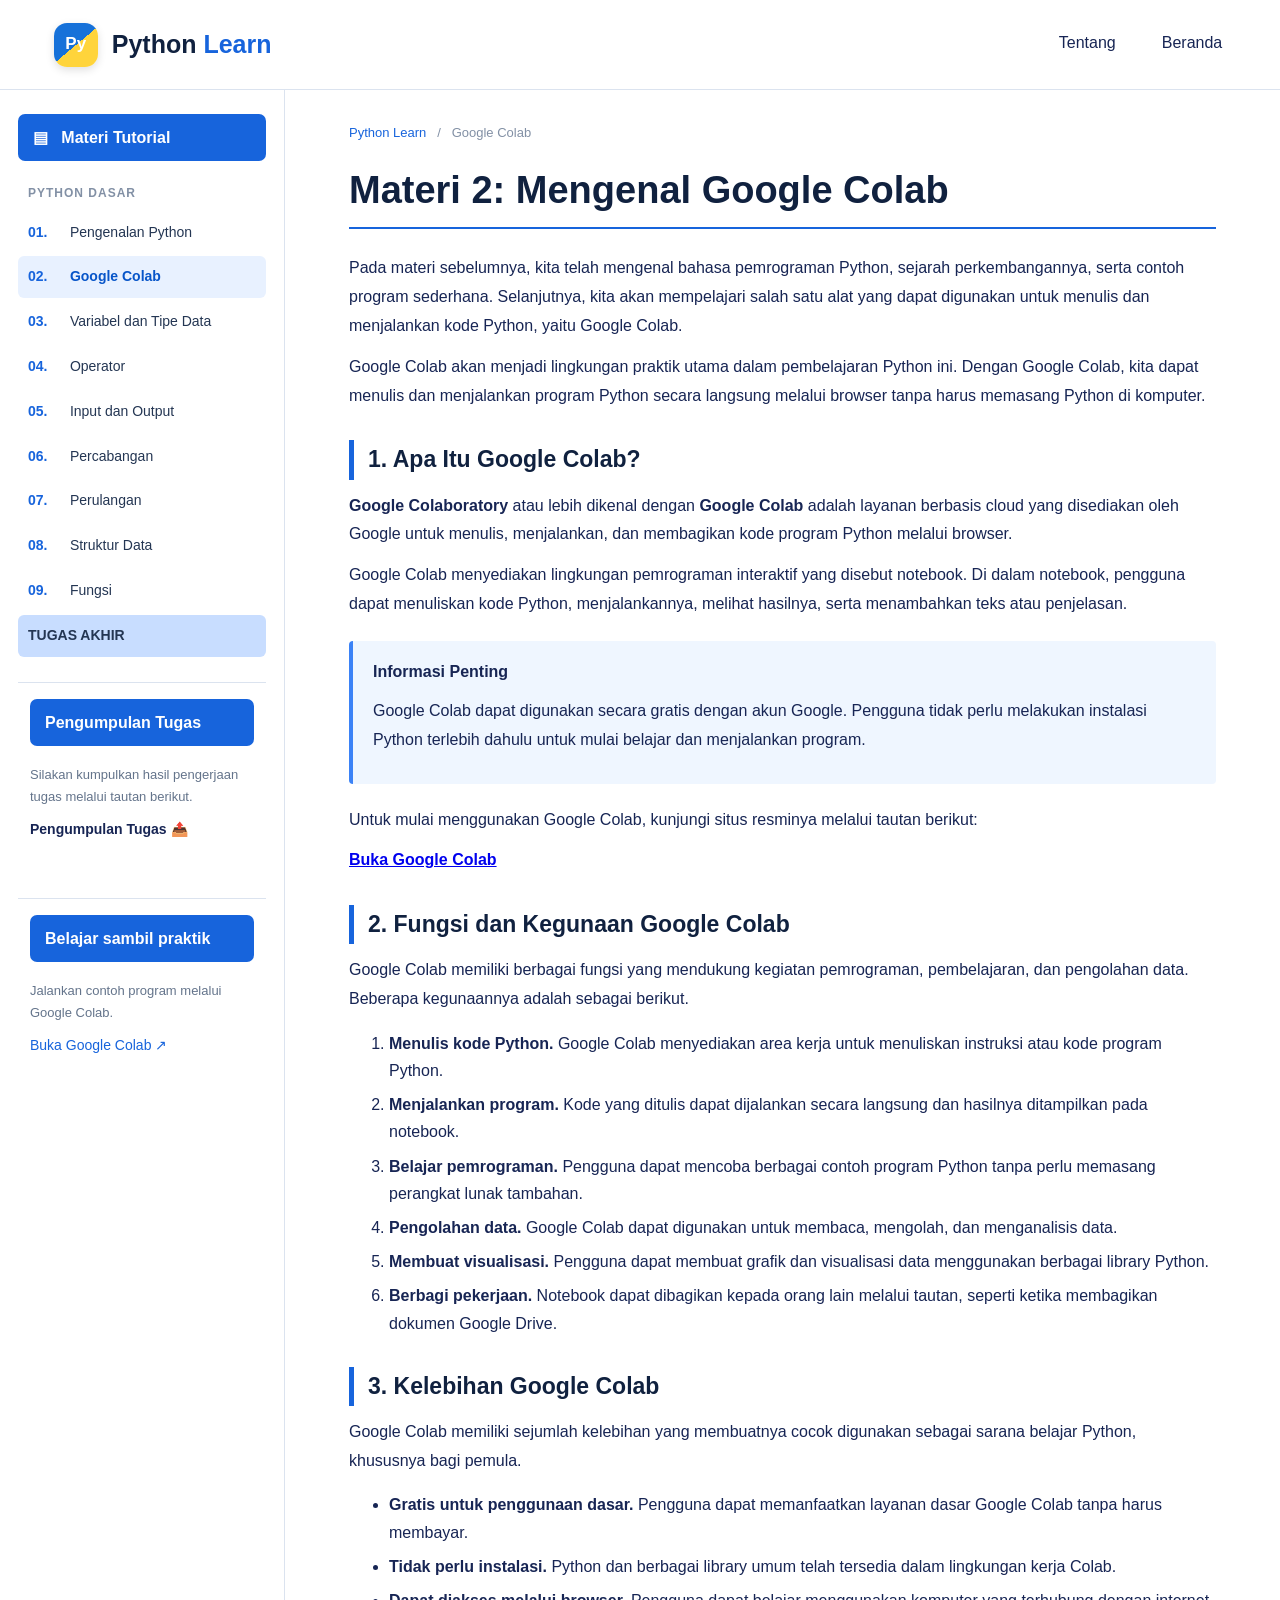
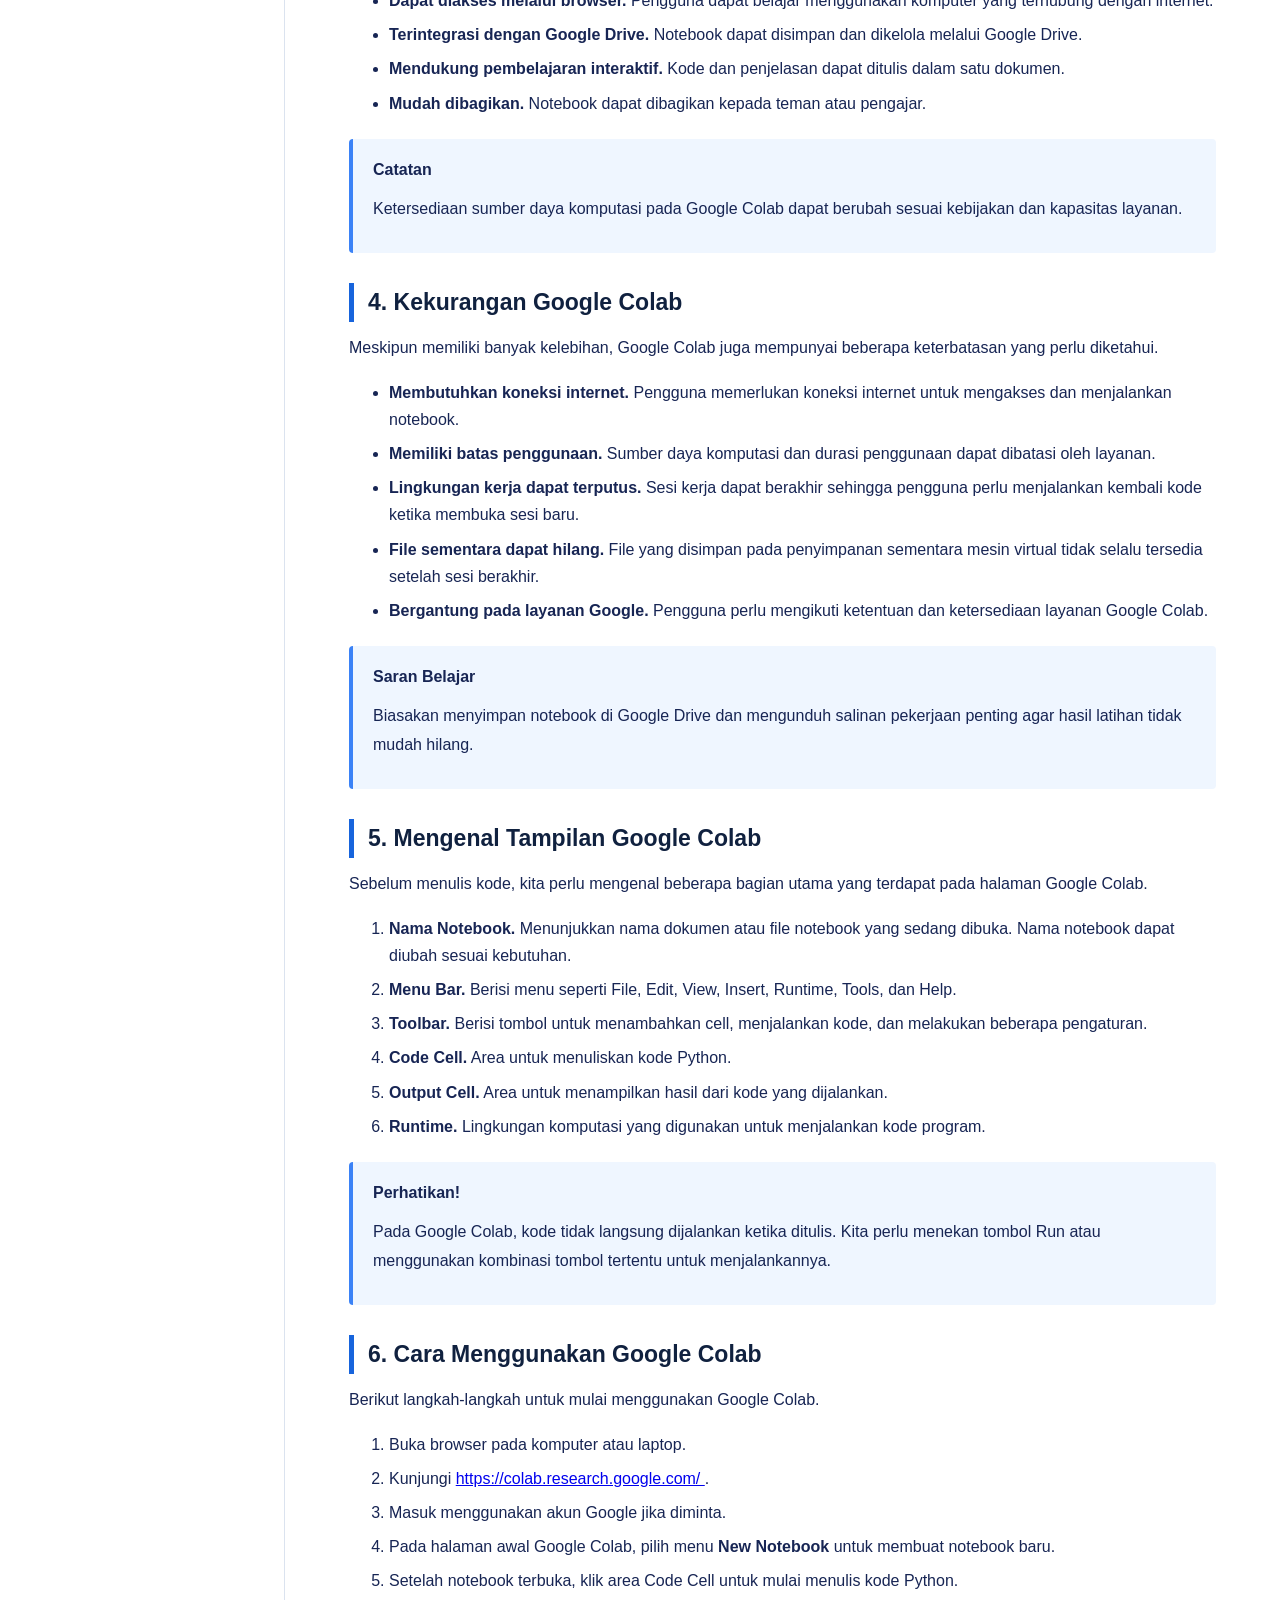
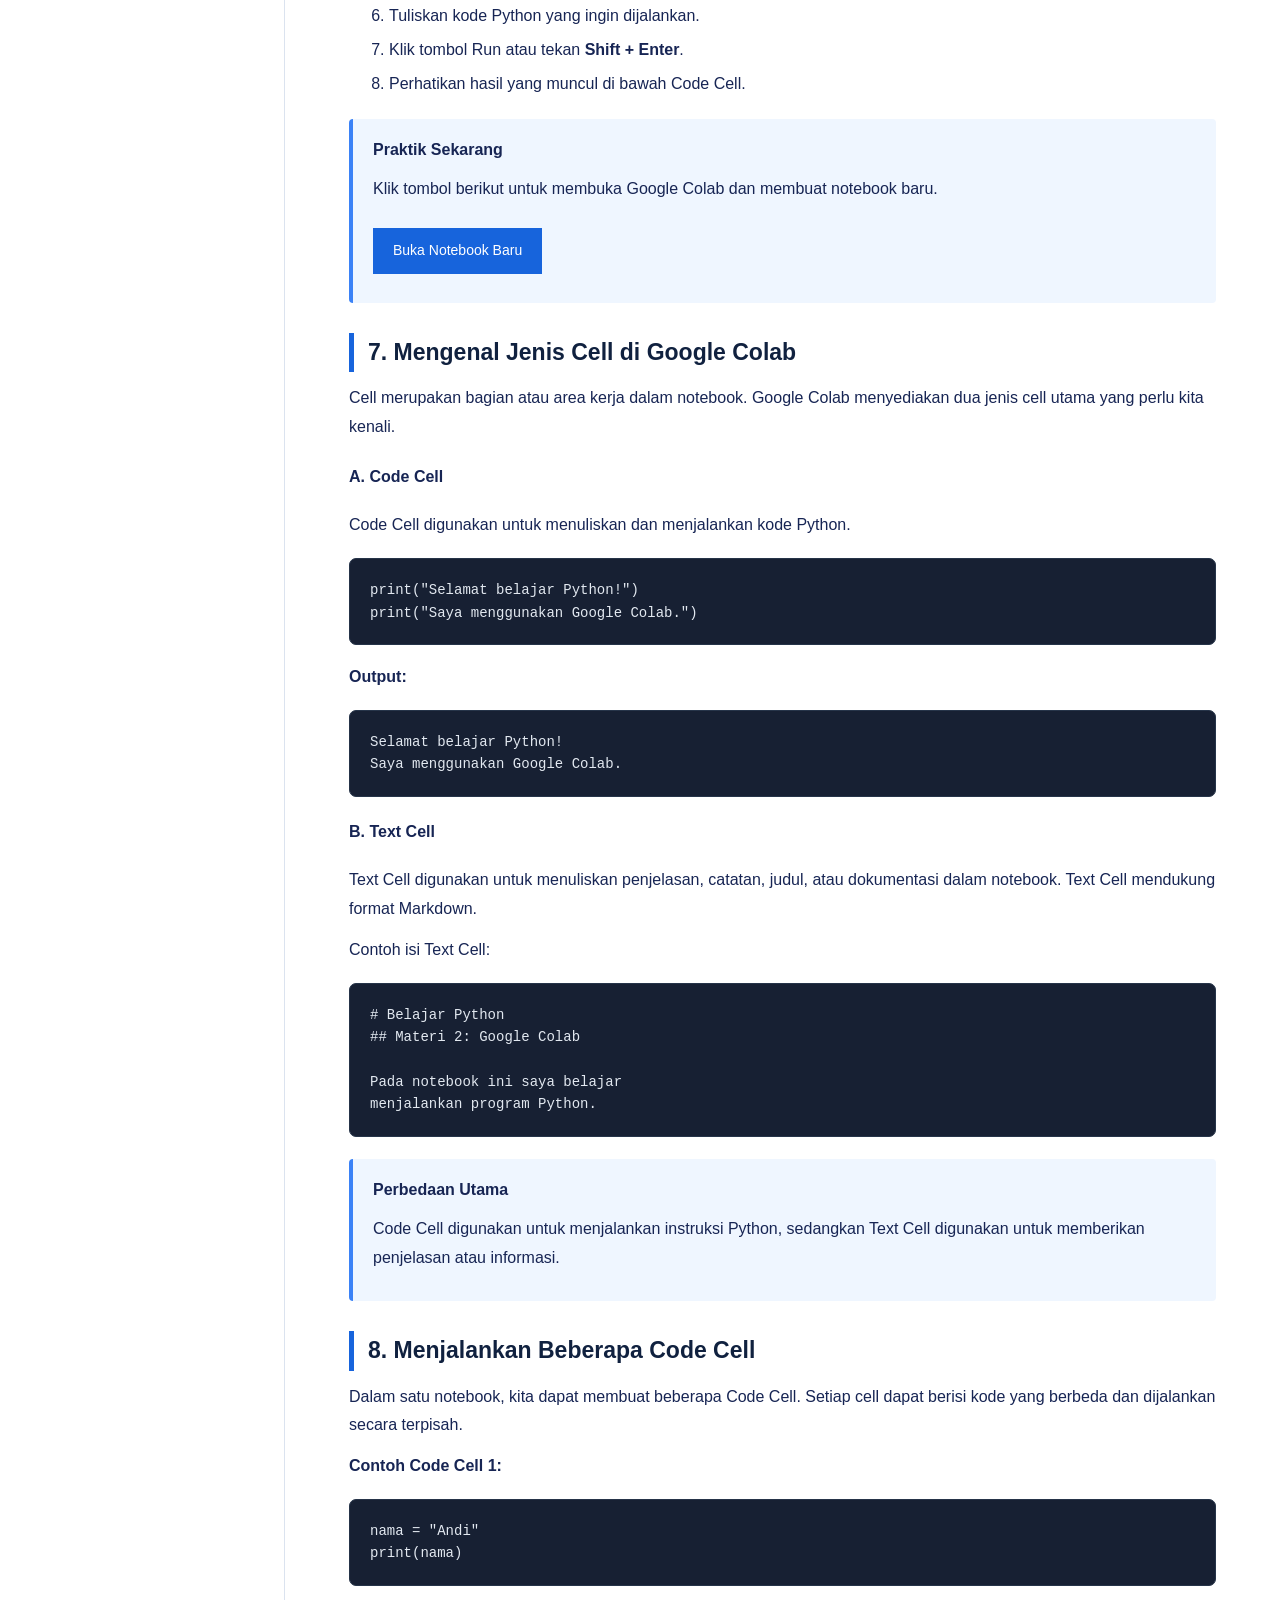
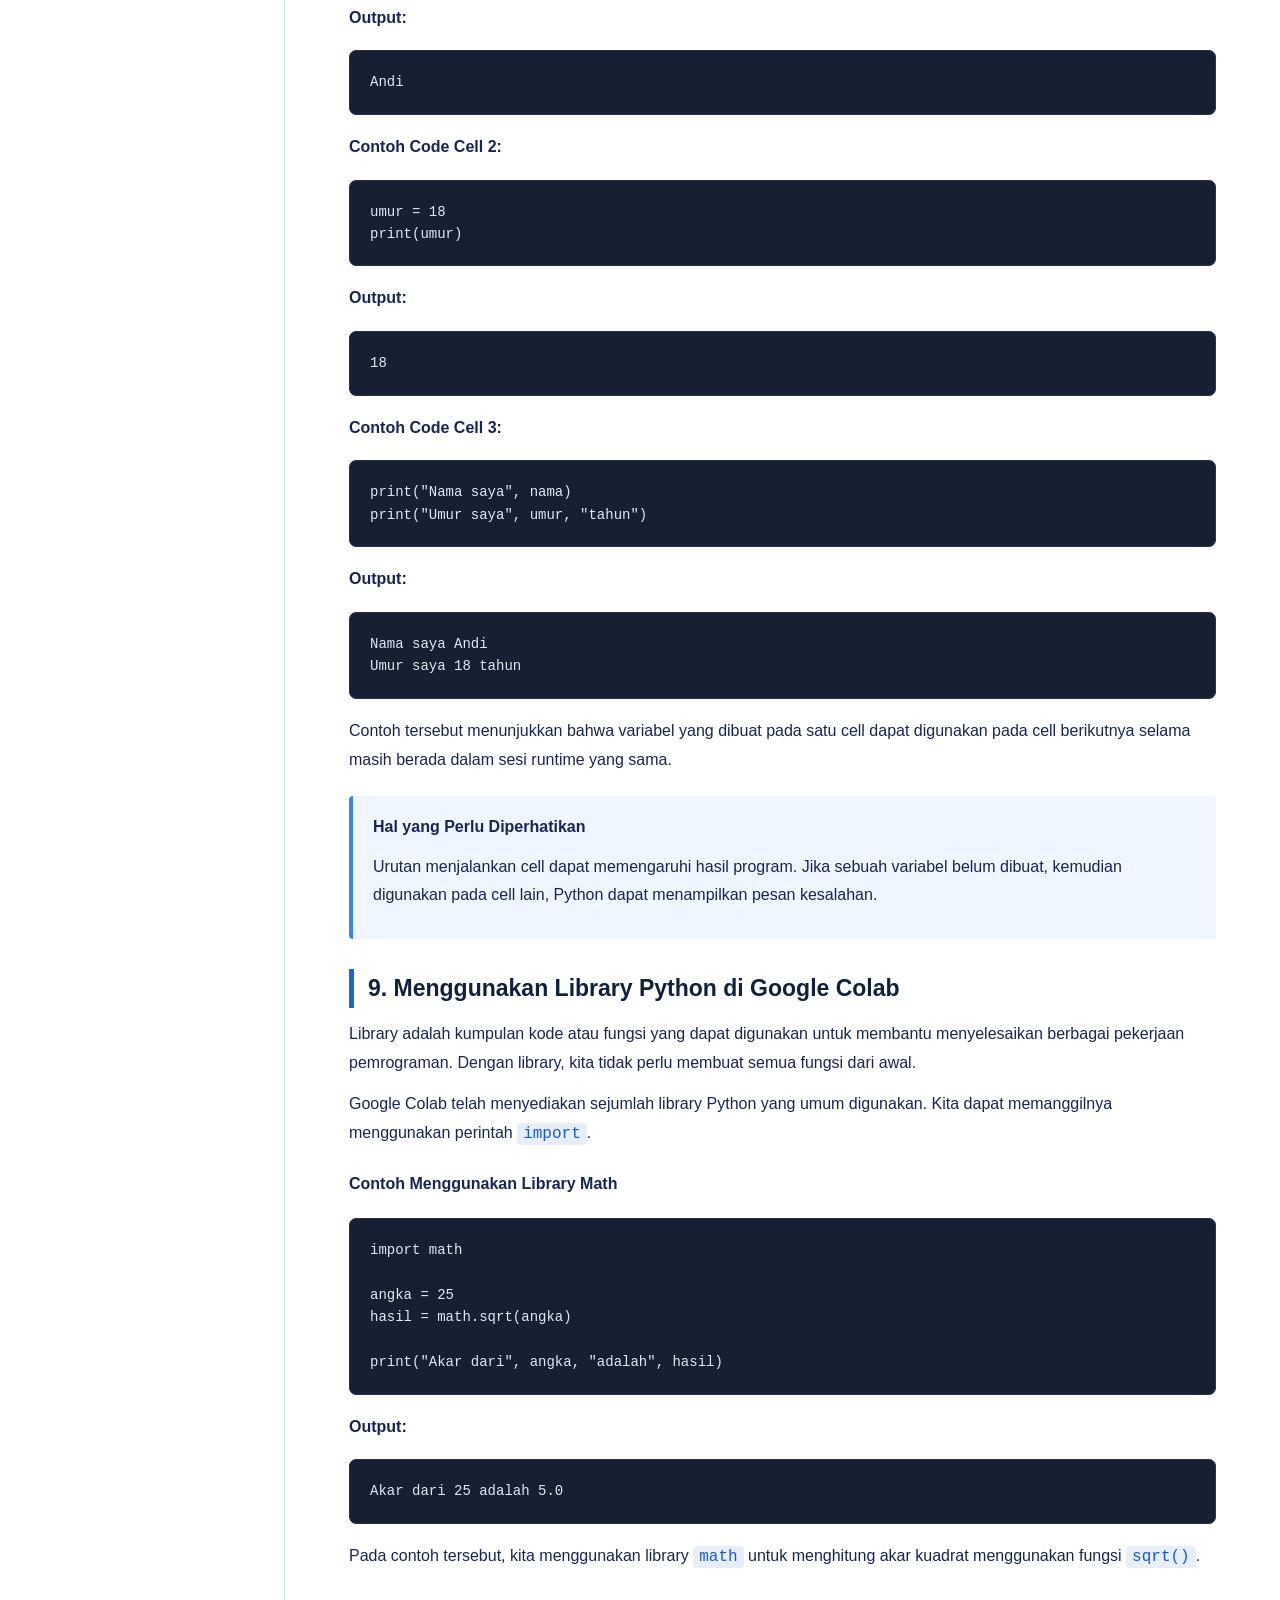
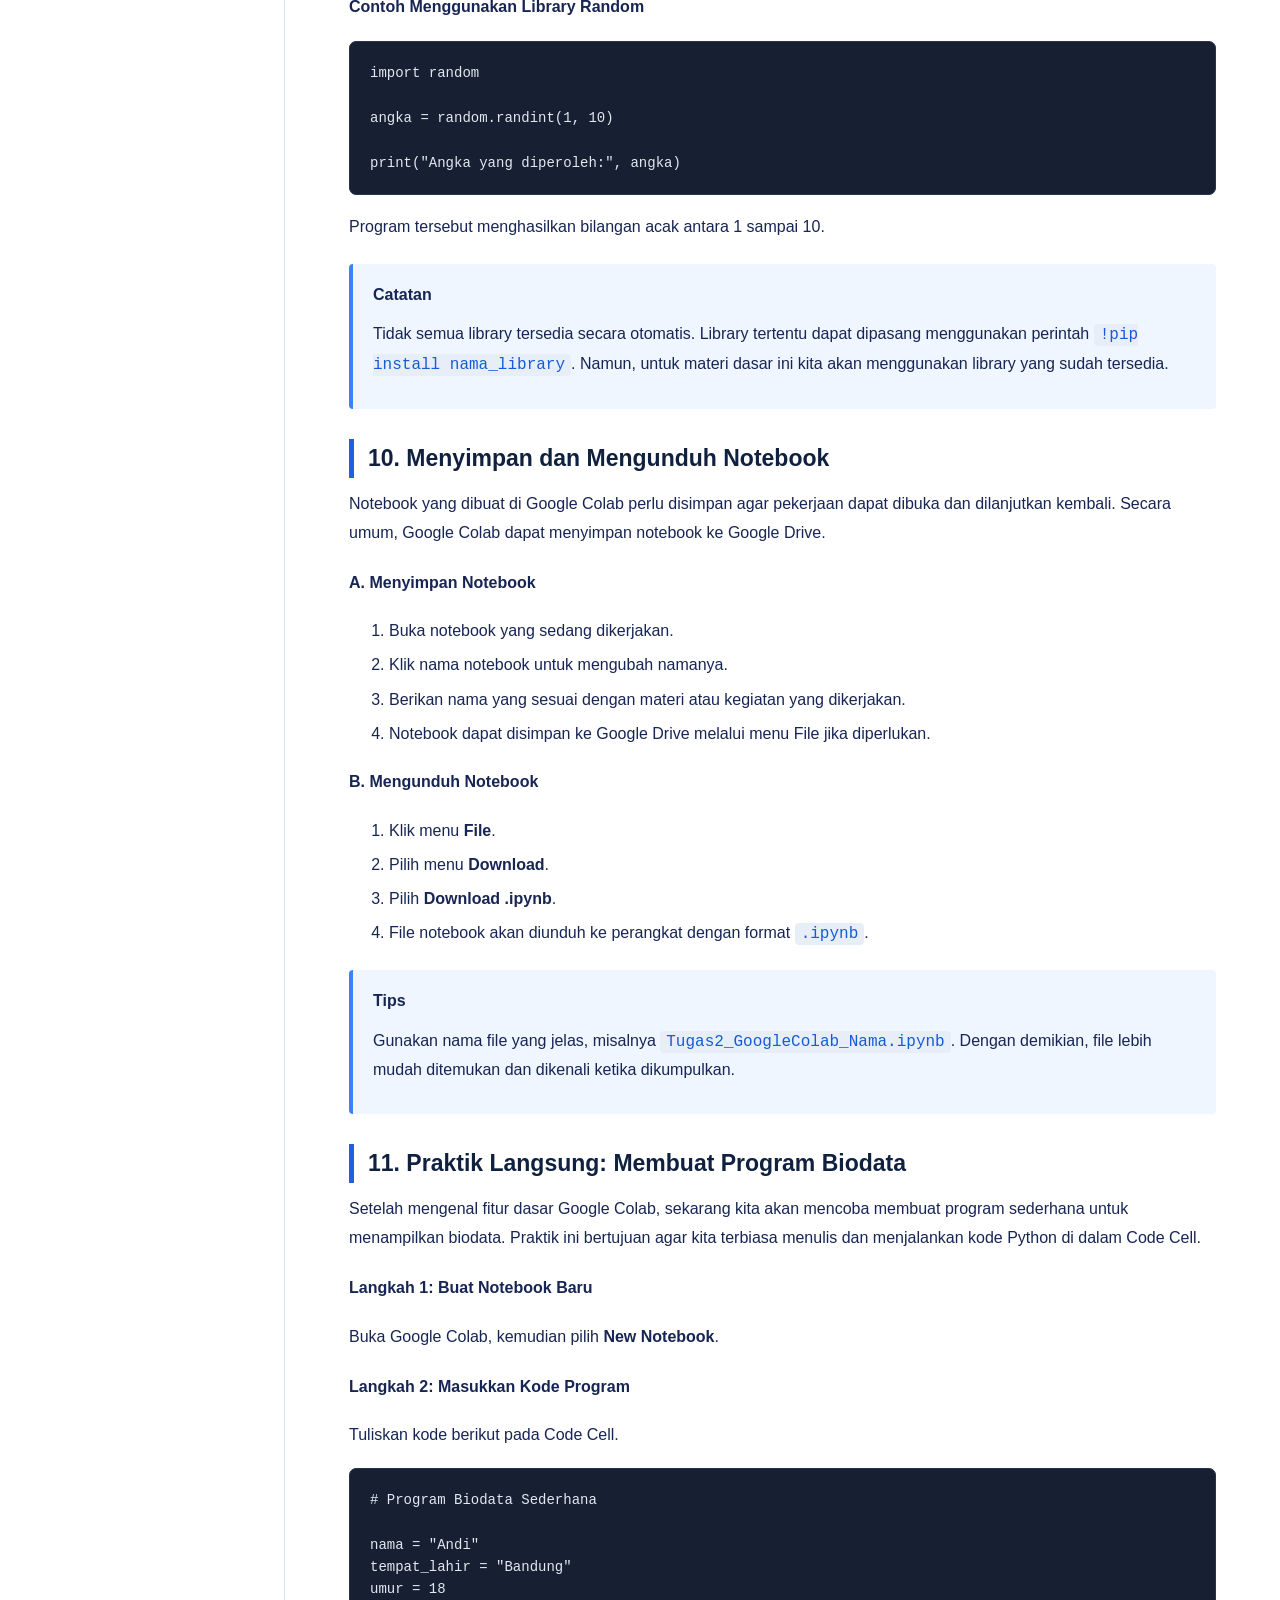
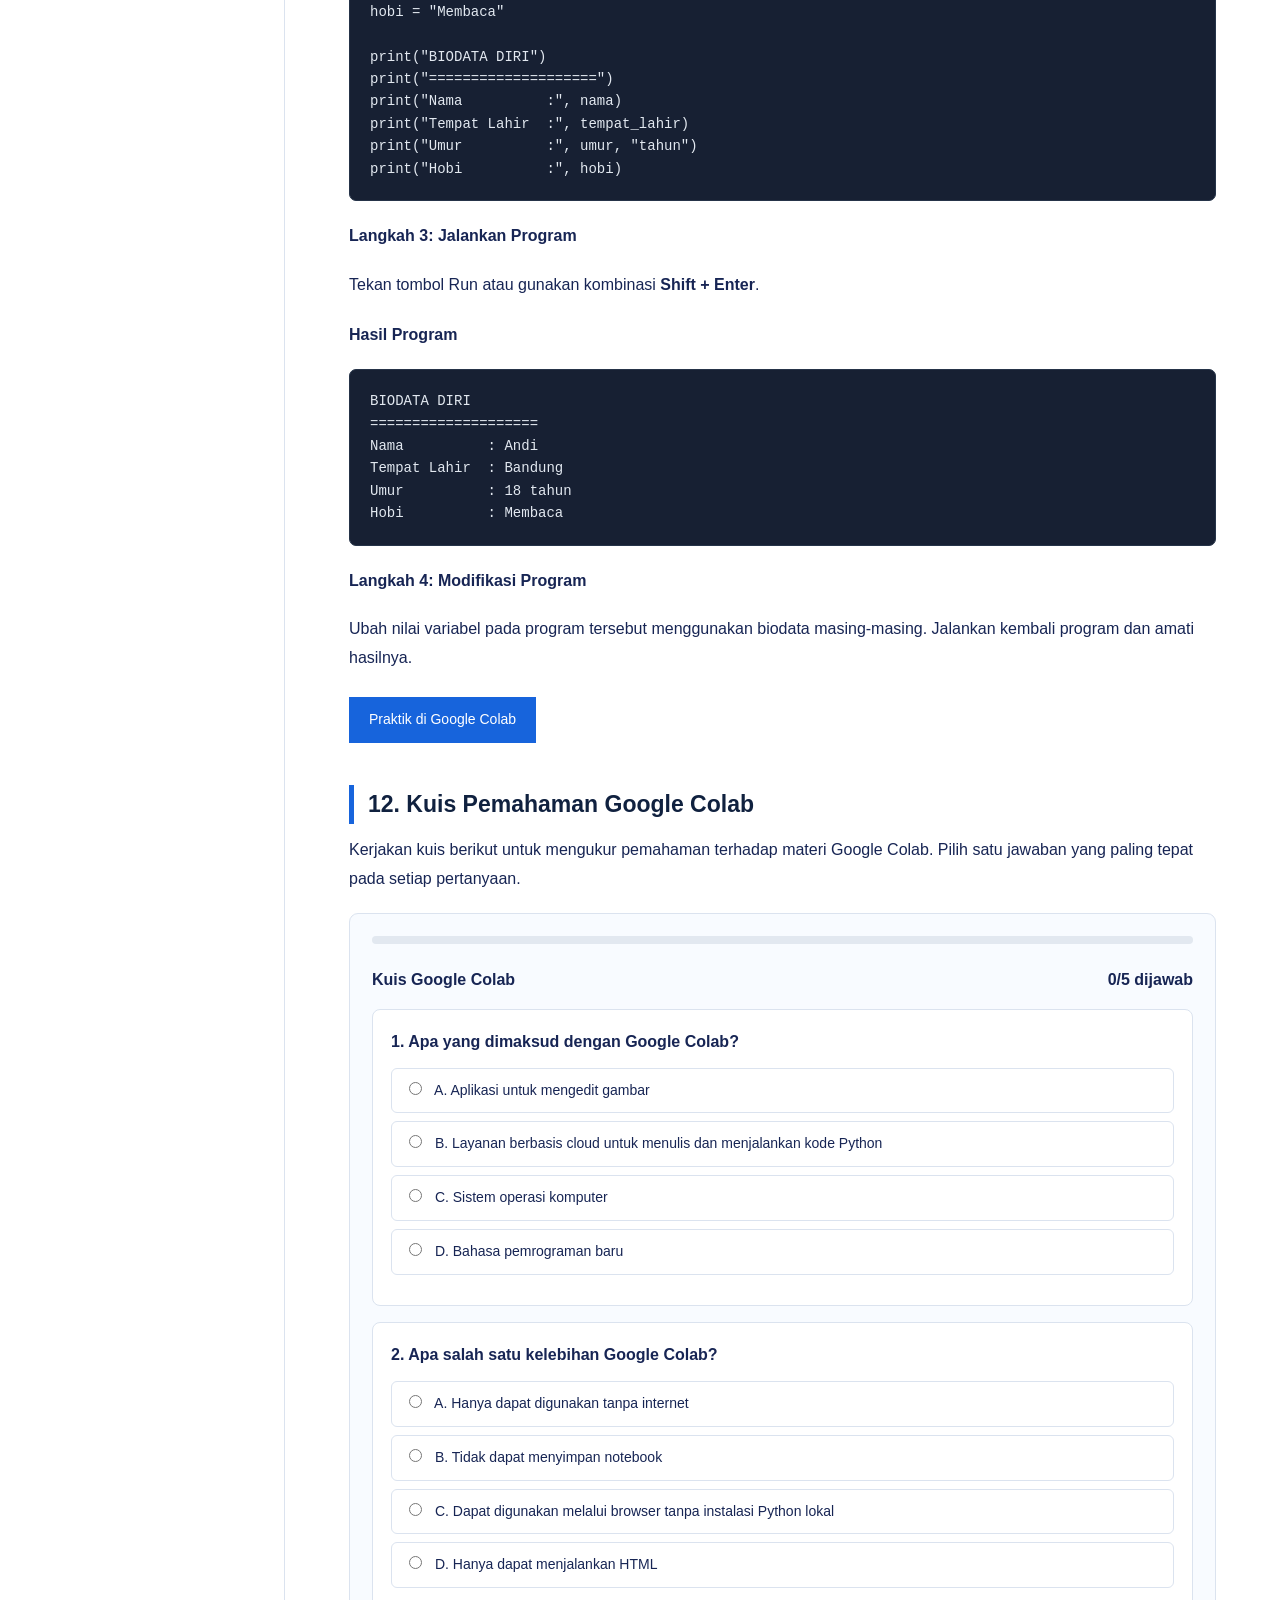
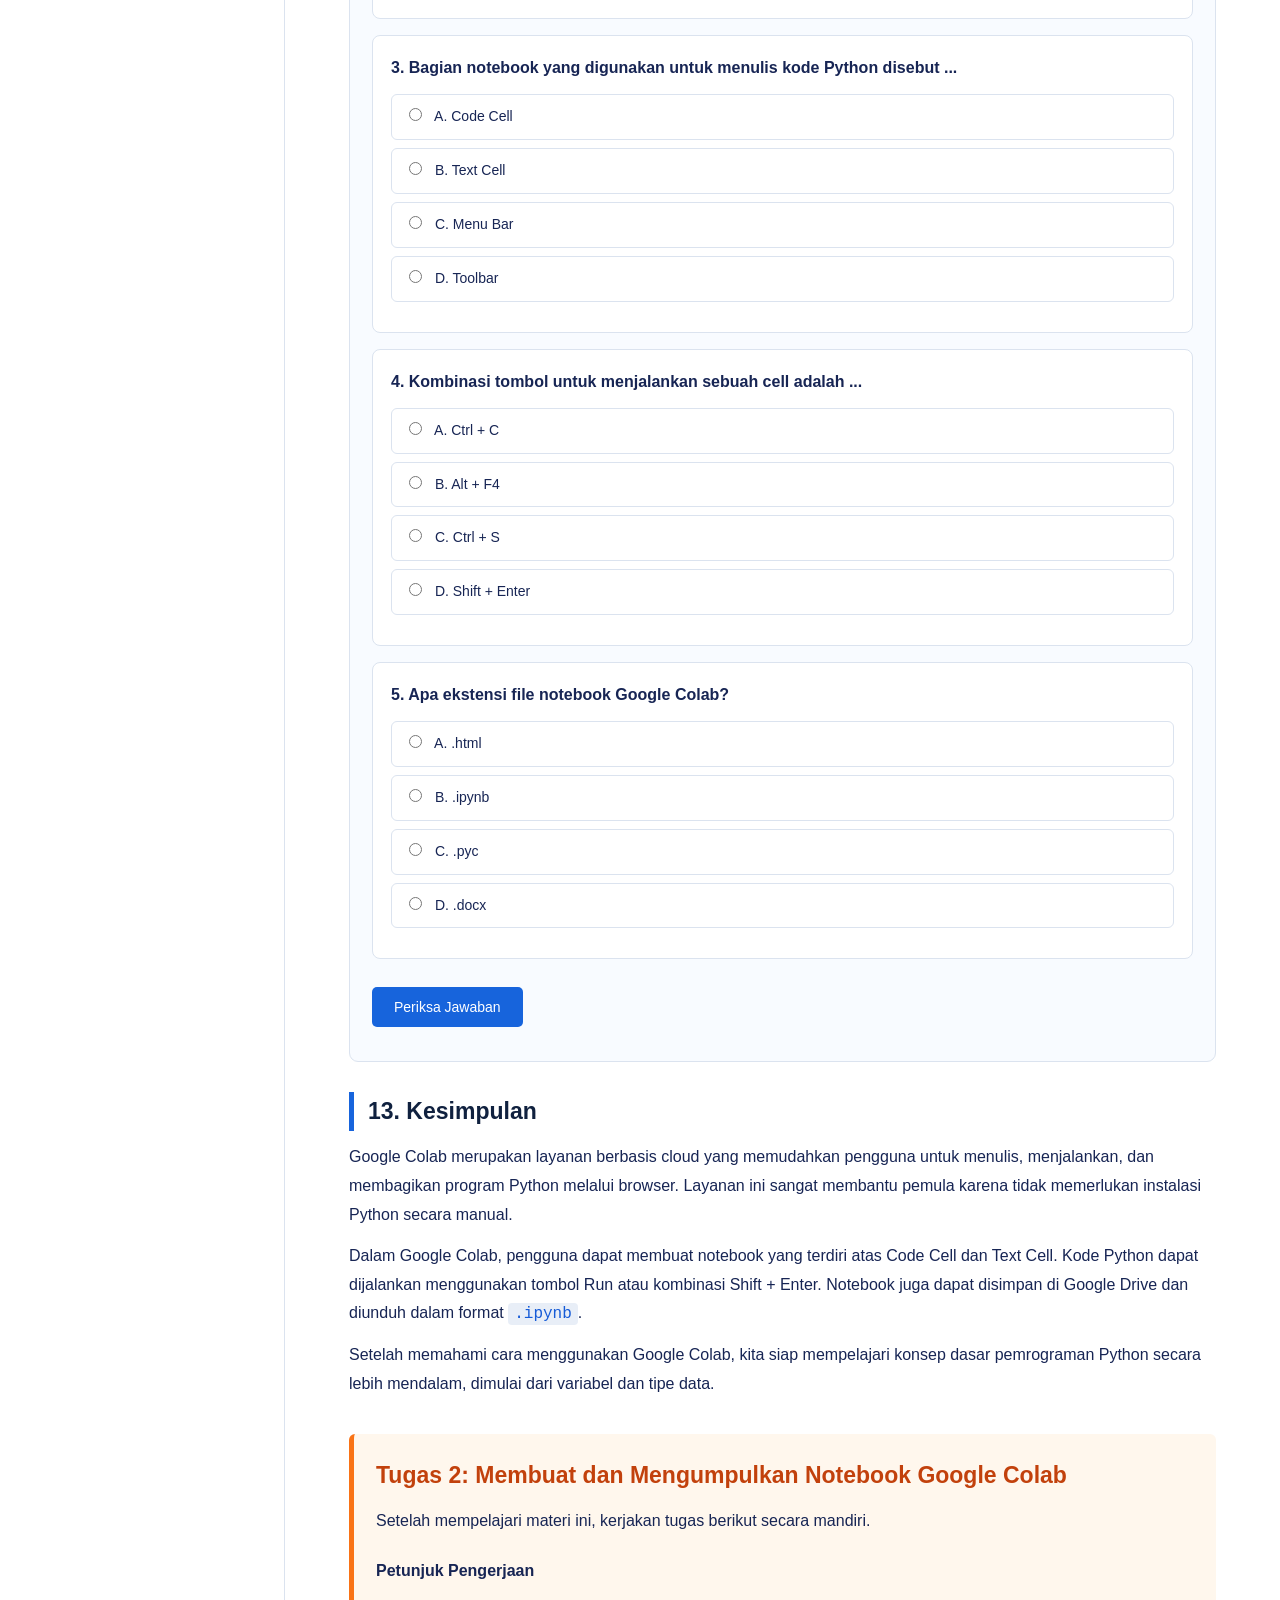
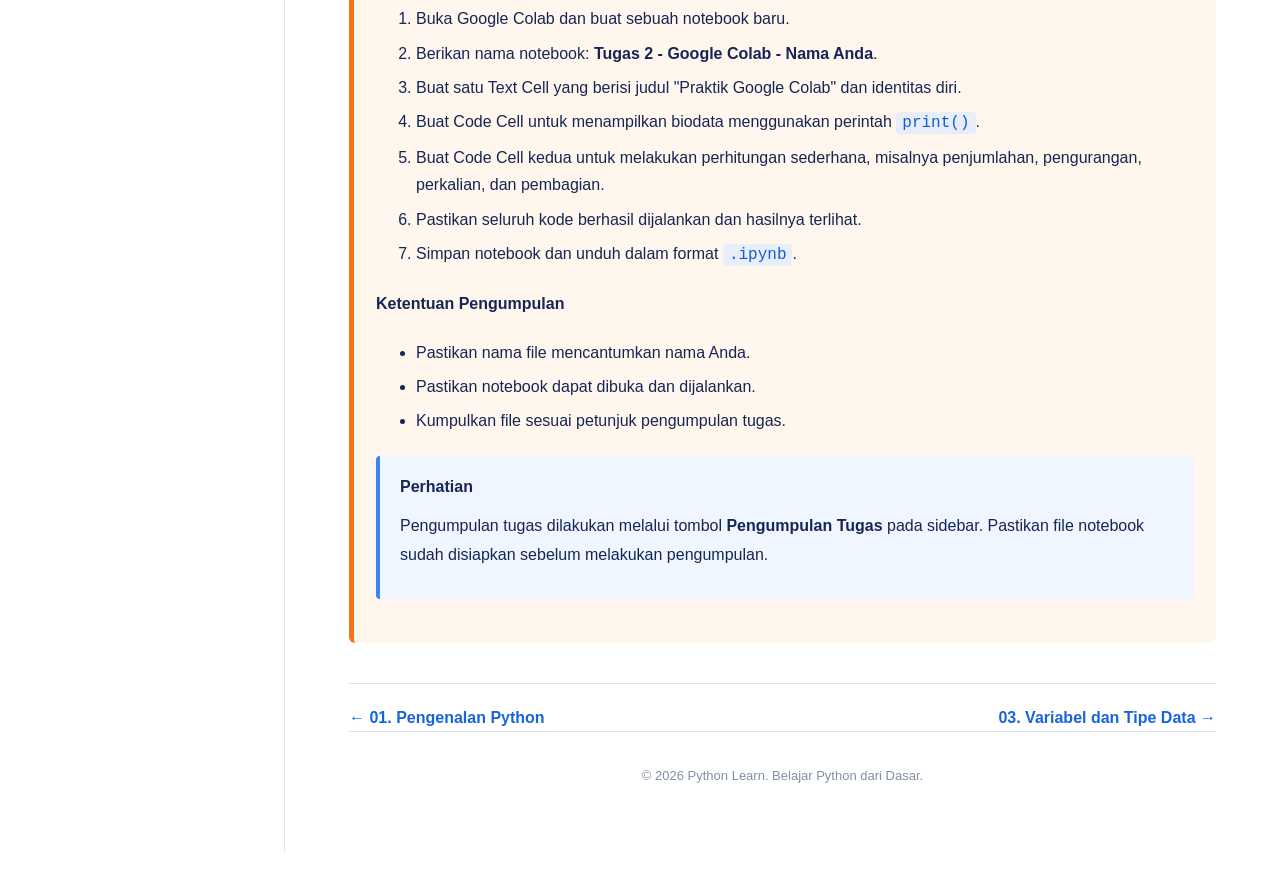
==== google-colab.html @ 685a47b6 "Update and rename latihan.html to google-colab.html" ====
<!DOCTYPE html>
<html lang="id">
  <head>
    <meta charset="UTF-8" />
    <meta name="viewport" content="width=device-width, initial-scale=1.0" />
    <title>Mengenal Google Colab | Python Learn</title>
    <link rel="stylesheet" href="assets/css/style.css" />

    <style>
      /* Kuis interaktif */
      .quiz-container {
        border: 1px solid #dbe3ef;
        border-radius: 9px;
        padding: 22px;
        margin-top: 20px;
        background: #f8fbff;
      }

      .quiz-progress {
        background: #e2e8f0;
        height: 8px;
        border-radius: 10px;
        overflow: hidden;
        margin-bottom: 22px;
      }

      .quiz-progress-bar {
        height: 100%;
        width: 0%;
        background: #1764dc;
        transition: width 0.3s;
      }

      .question {
        background: #fff;
        border: 1px solid #dbe3ef;
        border-radius: 8px;
        padding: 18px;
        margin-bottom: 16px;
      }

      .question h4 {
        margin: 0 0 13px;
        color: #172554;
      }

      .question label {
        display: block;
        padding: 10px 12px;
        margin: 8px 0;
        border: 1px solid #dbe3ef;
        border-radius: 6px;
        cursor: pointer;
        font-size: 14px;
        background: white;
      }

      .question label:hover {
        background: #eff6ff;
        border-color: #1764dc;
      }

      .question label input {
        margin-right: 9px;
        accent-color: #1764dc;
      }

      .explanation {
        font-size: 13px;
        margin-top: 8px;
        color: #475569;
      }

      .explanation.correct {
        color: #15803d;
      }

      .explanation.incorrect {
        color: #dc2626;
      }

      .quiz-actions {
        margin-top: 10px;
      }

      .quiz-actions button {
        background: #1764dc;
        color: white;
        border: none;
        border-radius: 5px;
        padding: 12px 22px;
        cursor: pointer;
        font-size: 14px;
      }

      .quiz-actions button:hover {
        background: #104bad;
      }

      .quiz-actions button.secondary {
        background: #64748b;
      }

      .quiz-actions button.secondary:hover {
        background: #475569;
      }

      .quiz-result {
        display: none;
        padding: 17px;
        margin-top: 18px;
        border-radius: 7px;
        background: #eff6ff;
        border-left: 4px solid #1764dc;
      }

      .quiz-result.warning {
        border-left-color: #f59e0b;
        background: #fffbe3;
      }

      @media (max-width: 700px) {
        .quiz-container {
          padding: 14px;
        }
      }
    </style>
  </head>
  <body>
    <!-- HEADER -->
    <header>
      <a href="index.html" class="logo">
        <div class="logo-icon">Py</div>
        <h1>Python <span>Learn</span></h1>
      </a>

      <nav class="top-nav">
        <a href="tentang.html">Tentang</a>
        <a href="index.html">Beranda</a>
      </nav>
    </header>

    <div class="container">
      <!-- SIDEBAR -->
      <aside class="sidebar" id="sidebar"></aside>

      <!-- KONTEN MATERI -->
      <main class="content">
        <div class="breadcrumb">
          <a href="index.html">Python Learn</a>
          &nbsp; / &nbsp; Google Colab
        </div>

        <h2>Materi 2: Mengenal Google Colab</h2>

        <p>
          Pada materi sebelumnya, kita telah mengenal bahasa pemrograman Python,
          sejarah perkembangannya, serta contoh program sederhana. Selanjutnya,
          kita akan mempelajari salah satu alat yang dapat digunakan untuk
          menulis dan menjalankan kode Python, yaitu Google Colab.
        </p>

        <p>
          Google Colab akan menjadi lingkungan praktik utama dalam pembelajaran
          Python ini. Dengan Google Colab, kita dapat menulis dan menjalankan
          program Python secara langsung melalui browser tanpa harus memasang
          Python di komputer.
        </p>

        <!-- 1. APA ITU GOOGLE COLAB -->
        <section class="subsection">
          <h3>1. Apa Itu Google Colab?</h3>

          <p>
            <strong>Google Colaboratory</strong> atau lebih dikenal dengan
            <strong>Google Colab</strong> adalah layanan berbasis cloud yang
            disediakan oleh Google untuk menulis, menjalankan, dan membagikan
            kode program Python melalui browser.
          </p>

          <p>
            Google Colab menyediakan lingkungan pemrograman interaktif yang
            disebut notebook. Di dalam notebook, pengguna dapat menuliskan kode
            Python, menjalankannya, melihat hasilnya, serta menambahkan teks
            atau penjelasan.
          </p>

          <div class="info">
            <strong>Informasi Penting</strong>
            <p>
              Google Colab dapat digunakan secara gratis dengan akun Google.
              Pengguna tidak perlu melakukan instalasi Python terlebih dahulu
              untuk mulai belajar dan menjalankan program.
            </p>
          </div>

          <p>
            Untuk mulai menggunakan Google Colab, kunjungi situs resminya
            melalui tautan berikut:
          </p>

          <p>
            <a
              href="https://colab.research.google.com/"
              target="_blank"
              rel="noopener"
            >
              <strong>Buka Google Colab</strong>
            </a>
          </p>
        </section>

        <!-- 2. FUNGSI GOOGLE COLAB -->
        <section class="subsection">
          <h3>2. Fungsi dan Kegunaan Google Colab</h3>

          <p>
            Google Colab memiliki berbagai fungsi yang mendukung kegiatan
            pemrograman, pembelajaran, dan pengolahan data. Beberapa kegunaannya
            adalah sebagai berikut.
          </p>

          <ol>
            <li>
              <strong>Menulis kode Python.</strong>
              Google Colab menyediakan area kerja untuk menuliskan instruksi
              atau kode program Python.
            </li>
            <li>
              <strong>Menjalankan program.</strong>
              Kode yang ditulis dapat dijalankan secara langsung dan hasilnya
              ditampilkan pada notebook.
            </li>
            <li>
              <strong>Belajar pemrograman.</strong>
              Pengguna dapat mencoba berbagai contoh program Python tanpa perlu
              memasang perangkat lunak tambahan.
            </li>
            <li>
              <strong>Pengolahan data.</strong>
              Google Colab dapat digunakan untuk membaca, mengolah, dan
              menganalisis data.
            </li>
            <li>
              <strong>Membuat visualisasi.</strong>
              Pengguna dapat membuat grafik dan visualisasi data menggunakan
              berbagai library Python.
            </li>
            <li>
              <strong>Berbagi pekerjaan.</strong>
              Notebook dapat dibagikan kepada orang lain melalui tautan, seperti
              ketika membagikan dokumen Google Drive.
            </li>
          </ol>
        </section>

        <!-- 3. KELEBIHAN -->
        <section class="subsection">
          <h3>3. Kelebihan Google Colab</h3>

          <p>
            Google Colab memiliki sejumlah kelebihan yang membuatnya cocok
            digunakan sebagai sarana belajar Python, khususnya bagi pemula.
          </p>

          <ul>
            <li>
              <strong>Gratis untuk penggunaan dasar.</strong>
              Pengguna dapat memanfaatkan layanan dasar Google Colab tanpa harus
              membayar.
            </li>
            <li>
              <strong>Tidak perlu instalasi.</strong>
              Python dan berbagai library umum telah tersedia dalam lingkungan
              kerja Colab.
            </li>
            <li>
              <strong>Dapat diakses melalui browser.</strong>
              Pengguna dapat belajar menggunakan komputer yang terhubung dengan
              internet.
            </li>
            <li>
              <strong>Terintegrasi dengan Google Drive.</strong>
              Notebook dapat disimpan dan dikelola melalui Google Drive.
            </li>
            <li>
              <strong>Mendukung pembelajaran interaktif.</strong>
              Kode dan penjelasan dapat ditulis dalam satu dokumen.
            </li>
            <li>
              <strong>Mudah dibagikan.</strong>
              Notebook dapat dibagikan kepada teman atau pengajar.
            </li>
          </ul>

          <div class="info">
            <strong>Catatan</strong>
            <p>
              Ketersediaan sumber daya komputasi pada Google Colab dapat berubah
              sesuai kebijakan dan kapasitas layanan.
            </p>
          </div>
        </section>

        <!-- 4. KEKURANGAN -->
        <section class="subsection">
          <h3>4. Kekurangan Google Colab</h3>

          <p>
            Meskipun memiliki banyak kelebihan, Google Colab juga mempunyai
            beberapa keterbatasan yang perlu diketahui.
          </p>

          <ul>
            <li>
              <strong>Membutuhkan koneksi internet.</strong>
              Pengguna memerlukan koneksi internet untuk mengakses dan
              menjalankan notebook.
            </li>
            <li>
              <strong>Memiliki batas penggunaan.</strong>
              Sumber daya komputasi dan durasi penggunaan dapat dibatasi oleh
              layanan.
            </li>
            <li>
              <strong>Lingkungan kerja dapat terputus.</strong>
              Sesi kerja dapat berakhir sehingga pengguna perlu menjalankan
              kembali kode ketika membuka sesi baru.
            </li>
            <li>
              <strong>File sementara dapat hilang.</strong>
              File yang disimpan pada penyimpanan sementara mesin virtual tidak
              selalu tersedia setelah sesi berakhir.
            </li>
            <li>
              <strong>Bergantung pada layanan Google.</strong>
              Pengguna perlu mengikuti ketentuan dan ketersediaan layanan Google
              Colab.
            </li>
          </ul>

          <div class="info">
            <strong>Saran Belajar</strong>
            <p>
              Biasakan menyimpan notebook di Google Drive dan mengunduh salinan
              pekerjaan penting agar hasil latihan tidak mudah hilang.
            </p>
          </div>
        </section>

        <!-- 5. TAMPILAN GOOGLE COLAB -->
        <section class="subsection">
          <h3>5. Mengenal Tampilan Google Colab</h3>

          <p>
            Sebelum menulis kode, kita perlu mengenal beberapa bagian utama yang
            terdapat pada halaman Google Colab.
          </p>

          <ol>
            <li>
              <strong>Nama Notebook.</strong>
              Menunjukkan nama dokumen atau file notebook yang sedang dibuka.
              Nama notebook dapat diubah sesuai kebutuhan.
            </li>
            <li>
              <strong>Menu Bar.</strong>
              Berisi menu seperti File, Edit, View, Insert, Runtime, Tools, dan
              Help.
            </li>
            <li>
              <strong>Toolbar.</strong>
              Berisi tombol untuk menambahkan cell, menjalankan kode, dan
              melakukan beberapa pengaturan.
            </li>
            <li>
              <strong>Code Cell.</strong>
              Area untuk menuliskan kode Python.
            </li>
            <li>
              <strong>Output Cell.</strong>
              Area untuk menampilkan hasil dari kode yang dijalankan.
            </li>
            <li>
              <strong>Runtime.</strong>
              Lingkungan komputasi yang digunakan untuk menjalankan kode
              program.
            </li>
          </ol>

          <div class="info">
            <strong>Perhatikan!</strong>
            <p>
              Pada Google Colab, kode tidak langsung dijalankan ketika ditulis.
              Kita perlu menekan tombol Run atau menggunakan kombinasi tombol
              tertentu untuk menjalankannya.
            </p>
          </div>
        </section>

        <!-- 6. CARA MENGGUNAKAN -->
        <section class="subsection">
          <h3>6. Cara Menggunakan Google Colab</h3>

          <p>Berikut langkah-langkah untuk mulai menggunakan Google Colab.</p>

          <ol>
            <li>Buka browser pada komputer atau laptop.</li>
            <li>
              Kunjungi
              <a
                href="https://colab.research.google.com/"
                target="_blank"
                rel="noopener"
              >
                https://colab.research.google.com/ </a
              >.
            </li>
            <li>Masuk menggunakan akun Google jika diminta.</li>
            <li>
              Pada halaman awal Google Colab, pilih menu
              <strong>New Notebook</strong> untuk membuat notebook baru.
            </li>
            <li>
              Setelah notebook terbuka, klik area Code Cell untuk mulai menulis
              kode Python.
            </li>
            <li>Tuliskan kode Python yang ingin dijalankan.</li>
            <li>
              Klik tombol Run atau tekan
              <strong>Shift + Enter</strong>.
            </li>
            <li>Perhatikan hasil yang muncul di bawah Code Cell.</li>
          </ol>

          <div class="info">
            <strong>Praktik Sekarang</strong>
            <p>
              Klik tombol berikut untuk membuka Google Colab dan membuat
              notebook baru.
            </p>
            <a
              class="colab-button"
              href="https://colab.research.google.com/#create=true"
              target="_blank"
              rel="noopener"
            >
              Buka Notebook Baru
            </a>
          </div>
        </section>

        <!-- 7. JENIS CELL -->
        <section class="subsection">
          <h3>7. Mengenal Jenis Cell di Google Colab</h3>

          <p>
            Cell merupakan bagian atau area kerja dalam notebook. Google Colab
            menyediakan dua jenis cell utama yang perlu kita kenali.
          </p>

          <h4>A. Code Cell</h4>
          <p>
            Code Cell digunakan untuk menuliskan dan menjalankan kode Python.
          </p>

          <pre><code>print("Selamat belajar Python!")
print("Saya menggunakan Google Colab.")</code></pre>

          <p><strong>Output:</strong></p>
          <pre><code>Selamat belajar Python!
Saya menggunakan Google Colab.</code></pre>

          <h4>B. Text Cell</h4>
          <p>
            Text Cell digunakan untuk menuliskan penjelasan, catatan, judul,
            atau dokumentasi dalam notebook. Text Cell mendukung format
            Markdown.
          </p>

          <p>Contoh isi Text Cell:</p>
          <pre><code># Belajar Python
## Materi 2: Google Colab

Pada notebook ini saya belajar
menjalankan program Python.</code></pre>

          <div class="info">
            <strong>Perbedaan Utama</strong>
            <p>
              Code Cell digunakan untuk menjalankan instruksi Python, sedangkan
              Text Cell digunakan untuk memberikan penjelasan atau informasi.
            </p>
          </div>
        </section>

        <!-- 8. MENJALANKAN BEBERAPA CELL -->
        <section class="subsection">
          <h3>8. Menjalankan Beberapa Code Cell</h3>

          <p>
            Dalam satu notebook, kita dapat membuat beberapa Code Cell. Setiap
            cell dapat berisi kode yang berbeda dan dijalankan secara terpisah.
          </p>

          <p><strong>Contoh Code Cell 1:</strong></p>
          <pre><code>nama = "Andi"
print(nama)</code></pre>

          <p><strong>Output:</strong></p>
          <pre><code>Andi</code></pre>

          <p><strong>Contoh Code Cell 2:</strong></p>
          <pre><code>umur = 18
print(umur)</code></pre>

          <p><strong>Output:</strong></p>
          <pre><code>18</code></pre>

          <p><strong>Contoh Code Cell 3:</strong></p>
          <pre><code>print("Nama saya", nama)
print("Umur saya", umur, "tahun")</code></pre>

          <p><strong>Output:</strong></p>
          <pre><code>Nama saya Andi
Umur saya 18 tahun</code></pre>

          <p>
            Contoh tersebut menunjukkan bahwa variabel yang dibuat pada satu
            cell dapat digunakan pada cell berikutnya selama masih berada dalam
            sesi runtime yang sama.
          </p>

          <div class="info">
            <strong>Hal yang Perlu Diperhatikan</strong>
            <p>
              Urutan menjalankan cell dapat memengaruhi hasil program. Jika
              sebuah variabel belum dibuat, kemudian digunakan pada cell lain,
              Python dapat menampilkan pesan kesalahan.
            </p>
          </div>
        </section>

        <!-- 9. LIBRARY -->
        <section class="subsection">
          <h3>9. Menggunakan Library Python di Google Colab</h3>

          <p>
            Library adalah kumpulan kode atau fungsi yang dapat digunakan untuk
            membantu menyelesaikan berbagai pekerjaan pemrograman. Dengan
            library, kita tidak perlu membuat semua fungsi dari awal.
          </p>

          <p>
            Google Colab telah menyediakan sejumlah library Python yang umum
            digunakan. Kita dapat memanggilnya menggunakan perintah
            <code>import</code>.
          </p>

          <h4>Contoh Menggunakan Library Math</h4>

          <pre><code>import math

angka = 25
hasil = math.sqrt(angka)

print("Akar dari", angka, "adalah", hasil)</code></pre>

          <p><strong>Output:</strong></p>
          <pre><code>Akar dari 25 adalah 5.0</code></pre>

          <p>
            Pada contoh tersebut, kita menggunakan library
            <code>math</code> untuk menghitung akar kuadrat menggunakan fungsi
            <code>sqrt()</code>.
          </p>

          <h4>Contoh Menggunakan Library Random</h4>

          <pre><code>import random

angka = random.randint(1, 10)

print("Angka yang diperoleh:", angka)</code></pre>

          <p>Program tersebut menghasilkan bilangan acak antara 1 sampai 10.</p>

          <div class="info">
            <strong>Catatan</strong>
            <p>
              Tidak semua library tersedia secara otomatis. Library tertentu
              dapat dipasang menggunakan perintah
              <code>!pip install nama_library</code>. Namun, untuk materi dasar
              ini kita akan menggunakan library yang sudah tersedia.
            </p>
          </div>
        </section>

        <!-- 10. MENYIMPAN NOTEBOOK -->
        <section class="subsection">
          <h3>10. Menyimpan dan Mengunduh Notebook</h3>

          <p>
            Notebook yang dibuat di Google Colab perlu disimpan agar pekerjaan
            dapat dibuka dan dilanjutkan kembali. Secara umum, Google Colab
            dapat menyimpan notebook ke Google Drive.
          </p>

          <h4>A. Menyimpan Notebook</h4>
          <ol>
            <li>Buka notebook yang sedang dikerjakan.</li>
            <li>Klik nama notebook untuk mengubah namanya.</li>
            <li>
              Berikan nama yang sesuai dengan materi atau kegiatan yang
              dikerjakan.
            </li>
            <li>
              Notebook dapat disimpan ke Google Drive melalui menu File jika
              diperlukan.
            </li>
          </ol>

          <h4>B. Mengunduh Notebook</h4>
          <ol>
            <li>Klik menu <strong>File</strong>.</li>
            <li>Pilih menu <strong>Download</strong>.</li>
            <li>Pilih <strong>Download .ipynb</strong>.</li>
            <li>
              File notebook akan diunduh ke perangkat dengan format
              <code>.ipynb</code>.
            </li>
          </ol>

          <div class="info">
            <strong>Tips</strong>
            <p>
              Gunakan nama file yang jelas, misalnya
              <code>Tugas2_GoogleColab_Nama.ipynb</code>. Dengan demikian, file
              lebih mudah ditemukan dan dikenali ketika dikumpulkan.
            </p>
          </div>
        </section>

        <!-- 11. PRAKTIK LANGSUNG -->
        <section class="subsection">
          <h3>11. Praktik Langsung: Membuat Program Biodata</h3>

          <p>
            Setelah mengenal fitur dasar Google Colab, sekarang kita akan
            mencoba membuat program sederhana untuk menampilkan biodata. Praktik
            ini bertujuan agar kita terbiasa menulis dan menjalankan kode Python
            di dalam Code Cell.
          </p>

          <h4>Langkah 1: Buat Notebook Baru</h4>
          <p>
            Buka Google Colab, kemudian pilih
            <strong>New Notebook</strong>.
          </p>

          <h4>Langkah 2: Masukkan Kode Program</h4>
          <p>Tuliskan kode berikut pada Code Cell.</p>

          <pre><code># Program Biodata Sederhana

nama = "Andi"
tempat_lahir = "Bandung"
umur = 18
hobi = "Membaca"

print("BIODATA DIRI")
print("====================")
print("Nama          :", nama)
print("Tempat Lahir  :", tempat_lahir)
print("Umur          :", umur, "tahun")
print("Hobi          :", hobi)</code></pre>

          <h4>Langkah 3: Jalankan Program</h4>
          <p>
            Tekan tombol Run atau gunakan kombinasi
            <strong>Shift + Enter</strong>.
          </p>

          <h4>Hasil Program</h4>
          <pre><code>BIODATA DIRI
====================
Nama          : Andi
Tempat Lahir  : Bandung
Umur          : 18 tahun
Hobi          : Membaca</code></pre>

          <h4>Langkah 4: Modifikasi Program</h4>
          <p>
            Ubah nilai variabel pada program tersebut menggunakan biodata
            masing-masing. Jalankan kembali program dan amati hasilnya.
          </p>

          <a
            class="colab-button"
            href="https://colab.research.google.com/#create=true"
            target="_blank"
            rel="noopener"
          >
            Praktik di Google Colab
          </a>
        </section>

        <!-- 12. KUIS -->
        <section class="subsection">
          <h3>12. Kuis Pemahaman Google Colab</h3>

          <p>
            Kerjakan kuis berikut untuk mengukur pemahaman terhadap materi
            Google Colab. Pilih satu jawaban yang paling tepat pada setiap
            pertanyaan.
          </p>

          <div class="quiz-container" id="quiz">
            <div class="quiz-progress">
              <div class="quiz-progress-bar" id="progress-fill"></div>
            </div>

            <div
              style="
                display: flex;
                justify-content: space-between;
                margin-bottom: 15px;
                font-weight: bold;
                color: #172554;
              "
            >
              <span>Kuis Google Colab</span>
              <span id="progress-text">0/5 dijawab</span>
            </div>

            <div
              class="question"
              data-answer="b"
              data-explanation="Google Colab merupakan layanan berbasis cloud untuk menulis dan menjalankan kode Python melalui browser."
            >
              <h4>1. Apa yang dimaksud dengan Google Colab?</h4>
              <label
                ><input type="radio" name="q1" value="a" /> A. Aplikasi untuk
                mengedit gambar</label
              >
              <label
                ><input type="radio" name="q1" value="b" /> B. Layanan berbasis
                cloud untuk menulis dan menjalankan kode Python</label
              >
              <label
                ><input type="radio" name="q1" value="c" /> C. Sistem operasi
                komputer</label
              >
              <label
                ><input type="radio" name="q1" value="d" /> D. Bahasa
                pemrograman baru</label
              >
              <p class="explanation"></p>
            </div>

            <div
              class="question"
              data-answer="c"
              data-explanation="Google Colab dapat digunakan melalui browser sehingga pengguna tidak perlu memasang Python secara manual untuk mulai belajar."
            >
              <h4>2. Apa salah satu kelebihan Google Colab?</h4>
              <label
                ><input type="radio" name="q2" value="a" /> A. Hanya dapat
                digunakan tanpa internet</label
              >
              <label
                ><input type="radio" name="q2" value="b" /> B. Tidak dapat
                menyimpan notebook</label
              >
              <label
                ><input type="radio" name="q2" value="c" /> C. Dapat digunakan
                melalui browser tanpa instalasi Python lokal</label
              >
              <label
                ><input type="radio" name="q2" value="d" /> D. Hanya dapat
                menjalankan HTML</label
              >
              <p class="explanation"></p>
            </div>

            <div
              class="question"
              data-answer="a"
              data-explanation="Code Cell merupakan area yang digunakan untuk menuliskan dan menjalankan kode Python."
            >
              <h4>
                3. Bagian notebook yang digunakan untuk menulis kode Python
                disebut ...
              </h4>
              <label
                ><input type="radio" name="q3" value="a" /> A. Code Cell</label
              >
              <label
                ><input type="radio" name="q3" value="b" /> B. Text Cell</label
              >
              <label
                ><input type="radio" name="q3" value="c" /> C. Menu Bar</label
              >
              <label
                ><input type="radio" name="q3" value="d" /> D. Toolbar</label
              >
              <p class="explanation"></p>
            </div>

            <div
              class="question"
              data-answer="d"
              data-explanation="Shift + Enter digunakan untuk menjalankan cell sekaligus berpindah ke cell berikutnya atau membuat cell baru jika diperlukan."
            >
              <h4>
                4. Kombinasi tombol untuk menjalankan sebuah cell adalah ...
              </h4>
              <label
                ><input type="radio" name="q4" value="a" /> A. Ctrl + C</label
              >
              <label
                ><input type="radio" name="q4" value="b" /> B. Alt + F4</label
              >
              <label
                ><input type="radio" name="q4" value="c" /> C. Ctrl + S</label
              >
              <label
                ><input type="radio" name="q4" value="d" /> D. Shift +
                Enter</label
              >
              <p class="explanation"></p>
            </div>

            <div
              class="question"
              data-answer="b"
              data-explanation="Ekstensi .ipynb merupakan format file notebook yang digunakan oleh Jupyter Notebook dan Google Colab."
            >
              <h4>5. Apa ekstensi file notebook Google Colab?</h4>
              <label><input type="radio" name="q5" value="a" /> A. .html</label>
              <label
                ><input type="radio" name="q5" value="b" /> B. .ipynb</label
              >
              <label><input type="radio" name="q5" value="c" /> C. .pyc</label>
              <label><input type="radio" name="q5" value="d" /> D. .docx</label>
              <p class="explanation"></p>
            </div>

            <div class="quiz-actions">
              <button type="button" id="check-quiz" class="colab-button">
                Periksa Jawaban
              </button>
              <button
                type="button"
                id="reset-quiz"
                class="colab-button secondary"
                style="display: none"
              >
                Ulangi Kuis
              </button>
            </div>

            <div id="quiz-result" class="quiz-result" aria-live="polite"></div>
          </div>
        </section>

        <!-- 13. KESIMPULAN -->
        <section class="subsection">
          <h3>13. Kesimpulan</h3>

          <p>
            Google Colab merupakan layanan berbasis cloud yang memudahkan
            pengguna untuk menulis, menjalankan, dan membagikan program Python
            melalui browser. Layanan ini sangat membantu pemula karena tidak
            memerlukan instalasi Python secara manual.
          </p>

          <p>
            Dalam Google Colab, pengguna dapat membuat notebook yang terdiri
            atas Code Cell dan Text Cell. Kode Python dapat dijalankan
            menggunakan tombol Run atau kombinasi Shift + Enter. Notebook juga
            dapat disimpan di Google Drive dan diunduh dalam format
            <code>.ipynb</code>.
          </p>

          <p>
            Setelah memahami cara menggunakan Google Colab, kita siap
            mempelajari konsep dasar pemrograman Python secara lebih mendalam,
            dimulai dari variabel dan tipe data.
          </p>
        </section>

        <!-- TUGAS -->
        <section class="task">
          <h3>Tugas 2: Membuat dan Mengumpulkan Notebook Google Colab</h3>

          <p>
            Setelah mempelajari materi ini, kerjakan tugas berikut secara
            mandiri.
          </p>

          <h4>Petunjuk Pengerjaan</h4>
          <ol>
            <li>Buka Google Colab dan buat sebuah notebook baru.</li>
            <li>
              Berikan nama notebook:
              <strong>Tugas 2 - Google Colab - Nama Anda</strong>.
            </li>
            <li>
              Buat satu Text Cell yang berisi judul "Praktik Google Colab" dan
              identitas diri.
            </li>
            <li>
              Buat Code Cell untuk menampilkan biodata menggunakan perintah
              <code>print()</code>.
            </li>
            <li>
              Buat Code Cell kedua untuk melakukan perhitungan sederhana,
              misalnya penjumlahan, pengurangan, perkalian, dan pembagian.
            </li>
            <li>
              Pastikan seluruh kode berhasil dijalankan dan hasilnya terlihat.
            </li>
            <li>
              Simpan notebook dan unduh dalam format
              <code>.ipynb</code>.
            </li>
          </ol>

          <h4>Ketentuan Pengumpulan</h4>
          <ul>
            <li>Pastikan nama file mencantumkan nama Anda.</li>
            <li>Pastikan notebook dapat dibuka dan dijalankan.</li>
            <li>Kumpulkan file sesuai petunjuk pengumpulan tugas.</li>
          </ul>

          <div class="info">
            <strong>Perhatian</strong>
            <p>
              Pengumpulan tugas dilakukan melalui tombol
              <strong>Pengumpulan Tugas</strong> pada sidebar. Pastikan file
              notebook sudah disiapkan sebelum melakukan pengumpulan.
            </p>
          </div>
        </section>

        <!-- NAVIGASI MATERI -->
        <div class="navigation" id="navigation"></div>

        <footer>
          <p>&copy; 2026 Python Learn. Belajar Python dari Dasar.</p>
        </footer>
      </main>
    </div>

    <!-- JAVASCRIPT KUIS -->
    <script>
      const quiz = document.getElementById('quiz');
      const questions = quiz.querySelectorAll('.question');
      const progressText = document.getElementById('progress-text');
      const progressFill = document.getElementById('progress-fill');
      const resultBox = document.getElementById('quiz-result');
      const checkBtn = document.getElementById('check-quiz');
      const resetBtn = document.getElementById('reset-quiz');

      function updateProgress() {
        let answered = 0;

        questions.forEach((question) => {
          if (question.querySelector('input:checked')) {
            answered++;
          }
        });

        progressText.textContent = answered + '/5 dijawab';
        progressFill.style.width = (answered / questions.length) * 100 + '%';
      }

      quiz.querySelectorAll("input[type='radio']").forEach((input) => {
        input.addEventListener('change', updateProgress);
      });

      checkBtn.addEventListener('click', function () {
        let score = 0;
        let answered = 0;

        questions.forEach((question) => {
          const selected = question.querySelector('input:checked');
          const explanation = question.querySelector('.explanation');
          const correctAnswer = question.dataset.answer;

          if (selected) {
            answered++;

            if (selected.value === correctAnswer) {
              score++;
              explanation.textContent =
                'Benar! ' + question.dataset.explanation;
              explanation.className = 'explanation correct';
            } else {
              explanation.textContent =
                'Belum tepat. ' + question.dataset.explanation;
              explanation.className = 'explanation incorrect';
            }
          } else {
            explanation.textContent =
              'Belum dijawab. ' + question.dataset.explanation;
            explanation.className = 'explanation incorrect';
          }
        });

        resultBox.style.display = 'block';

        if (answered < questions.length) {
          resultBox.innerHTML =
            '<strong>Peringatan!</strong><p>Silakan jawab semua pertanyaan terlebih dahulu. ' +
            answered +
            ' dari 5 pertanyaan sudah dijawab.</p>';
          resultBox.className = 'quiz-result warning';
          return;
        }

        const finalScore = score * 20;

        resultBox.innerHTML =
          '<h4>Hasil Kuis</h4>' +
          '<p>Jawaban benar: ' +
          score +
          ' dari 5 pertanyaan. Nilai: ' +
          finalScore +
          '/100.</p>';

        resultBox.className = 'quiz-result';

        checkBtn.style.display = 'none';
        resetBtn.style.display = 'inline-block';

        resultBox.scrollIntoView({
          behavior: 'smooth',
          block: 'center',
        });
      });

      resetBtn.addEventListener('click', function () {
        quiz.querySelectorAll("input[type='radio']").forEach((input) => {
          input.checked = false;
        });

        questions.forEach((question) => {
          const explanation = question.querySelector('.explanation');
          explanation.textContent = '';
          explanation.className = 'explanation';
        });

        resultBox.textContent = '';
        resultBox.style.display = 'none';
        resultBox.className = 'quiz-result';

        checkBtn.style.display = 'inline-block';
        resetBtn.style.display = 'none';

        updateProgress();

        window.scrollTo({
          top: quiz.offsetTop,
          behavior: 'smooth',
        });
      });

      updateProgress();
    </script>

    <!-- SCRIPT NAVIGASI BERSAMA -->
    <script src="assets/js/script.js"></script>
  </body>
</html>
---- assets/css/style.css ----
/* =========================
   RESET DAN DASAR
========================= */
* {
  box-sizing: border-box;
}

html {
  scroll-behavior: smooth;
}

body {
  margin: 0;
  font-family: Arial, Helvetica, sans-serif;
  color: #172554;
  background: #ffffff;
  line-height: 1.7;
}

/* =========================
 HEADER
========================= */
header {
  height: 90px;
  background: #ffffff;
  border-bottom: 1px solid #dbe3ef;
  display: flex;
  align-items: center;
  justify-content: space-between;
  padding: 0 4.2%;
  position: sticky;
  top: 0;
  z-index: 100;
}

.logo {
  display: flex;
  align-items: center;
  gap: 14px;
}

.logo-icon {
  width: 44px;
  height: 44px;
  border-radius: 13px;
  background: linear-gradient(140deg, #1671d9 50%, #ffd43b 50%);
  display: flex;
  justify-content: center;
  align-items: center;
  color: white;
  font-weight: bold;
  font-size: 17px;
  box-shadow: 0 3px 8px #00000020;
}

.logo h1 {
  margin: 0;
  font-size: 25px;
  color: #10213f;
}

.logo h1 span {
  color: #1764dc;
}

.top-nav {
  display: flex;
  gap: 38px;
  height: 100%;
  align-items: center;
}

.top-nav a {
  height: 100%;
  display: flex;
  align-items: center;
  text-decoration: none;
  color: #172554;
  padding: 0 4px;
  border-bottom: 3px solid transparent;
}

.top-nav a:hover,
.top-nav a.active {
  color: #155bd7;
  border-bottom-color: #155bd7;
}

/* =========================
 LAYOUT UTAMA
========================= */
.container {
  display: flex;
  max-width: 1600px;
  margin: 0 auto;
  min-height: calc(100vh - 145px);
  padding: 0;
  gap: 0;
}

.sidebar {
  width: 285px;
  flex-shrink: 0;
  background: #ffffff;
  border-right: 1px solid #dbe3ef;
  padding: 24px 18px;
  min-height: calc(100vh - 90px);
  box-shadow: none;
  border-radius: 0;
}

.sidebar h3 {
  margin: 0 0 18px;
  color: #ffffff;
  background: #1764dc;
  padding: 10px 15px;
  border-radius: 7px;
  font-size: 16px;
}

.sidebar .menu-label {
  display: block;
  color: #8290a5;
  font-size: 12px;
  font-weight: bold;
  letter-spacing: 1px;
  margin: 22px 10px 8px;
}

.sidebar a {
  display: block;
  text-decoration: none;
  color: #243653;
  padding: 9px 10px;
  margin: 3px 0;
  border-radius: 6px;
  font-size: 14px;
  transition: 0.2s;
}

.sidebar a:hover {
  background: #f0f5ff;
  color: #155bd7;
}

.sidebar a.active {
  background: #e8f1ff;
  color: #0755c9;
  font-weight: bold;
}

.sidebar .nomor {
  display: inline-block;
  width: 30px;
  color: #1764dc;
  font-weight: bold;
}

/* Informasi praktik di sidebar */
.sidebar-info {
  border-top: 1px solid #dbe3ef;
  margin-top: 35px;
  padding: 16px 12px;
  font-size: 13px;
  color: #64748b;
}

.sidebar-info strong {
  display: block;
  color: #172554;
  margin-bottom: 5px;
}

.sidebar-info a {
  color: #1764dc;
  padding: 5px 0;
}

/* =========================
 KONTEN
========================= */
.content {
  flex: 1;
  min-width: 0;
  padding: 32px 5%;
  background: #ffffff;
  box-shadow: none;
  border-radius: 0;
}

.breadcrumb {
  font-size: 13px;
  color: #8290a5;
  margin-bottom: 22px;
}

.breadcrumb a {
  color: #1764dc;
  text-decoration: none;
}

.content h2 {
  font-size: 38px;
  color: #10213f;
  border-bottom: 2px solid #1764dc;
  padding-bottom: 12px;
  margin: 0 0 25px;
  line-height: 1.3;
}

.content h3 {
  color: #10213f;
  font-size: 23px;
  margin-top: 30px;
  margin-bottom: 12px;
  border-left: 5px solid #1764dc;
  padding-left: 14px;
}

.content p {
  margin: 12px 0;
  line-height: 1.8;
}

.content li {
  margin-bottom: 7px;
}

/* =========================
 BLOK SINTAKS PYTHON
 Tetap dipertahankan
========================= */
pre {
  background: #172033;
  color: #e2e8f0;
  padding: 20px;
  border-radius: 7px;
  overflow-x: auto;
  line-height: 1.6;
  font-size: 14px;
  border: 1px solid #263449;
  margin: 18px 0;
}

pre code {
  font-family: Consolas, 'Courier New', monospace;
  background: transparent;
  padding: 0;
  color: inherit;
}

p code,
li code {
  background: #e8eef7;
  color: #155bd7;
  padding: 2px 6px;
  border-radius: 4px;
  font-family: Consolas, monospace;
}

/* =========================
 KOTAK INFORMASI
========================= */
.info {
  background: #eff6ff;
  border-left: 4px solid #3b82f6;
  padding: 17px 20px;
  margin: 22px 0;
  border-radius: 4px;
}

/* =========================
 KOTAK TUGAS
========================= */
.task {
  background: #fff7ed;
  border-left: 5px solid #f97316;
  padding: 22px;
  margin-top: 35px;
  border-radius: 6px;
}

.task h3 {
  color: #c2410c;
  margin-top: 0;
  border-left: none;
  padding-left: 0;
}

/* =========================
 TOMBOL
========================= */
.colab-button {
  display: inline-block;
  background: #1764dc;
  color: white;
  padding: 11px 20px;
  text-decoration: none;
  text
  border-radius: 5px;
  margin: 12px 0;
  font-size: 14px;
  transition: 0.2s;
}

.colab-button:hover {
  background: #104bad;
}

.ta-button {
  display: inline-block;
  background: #c8ddff;
  color: white;
  padding: 11px 20px;
  text-decoration: none;
  border-radius: 5px;
  margin: 12px 0;
  font-size: 14px;
  transition: 0.2s;
}

.ta-button:hover {
  background: #104bad;
}

/* =========================
 NAVIGASI ANTARMATERI
========================= */
.navigation {
  display: flex;
  justify-content: space-between;
  gap: 15px;
  margin-top: 40px;
  padding-top: 20px;
  border-top: 1px solid #dbe3ef;
}

.navigation a {
  color: #1764dc;
  text-decoration: none;
  font-weight: bold;
}

/* =========================
 BERANDA
========================= */
.welcome {
  background: #eff6ff;
  padding: 25px;
  border-radius: 9px;
  margin-bottom: 25px;
}

.welcome h3 {
  margin-top: 0;
}

.materi-list {
  display: grid;
  grid-template-columns: repeat(2, minmax(0, 1fr));
  gap: 15px;
  margin-top: 20px;
}

.materi-card {
  display: block;
  border: 1px solid #dbe3ef;
  padding: 18px;
  border-radius: 8px;
  text-decoration: none;
  color: #172554;
  transition: 0.2s;
}

.materi-card:hover {
  border-color: #1764dc;
  background: #f8fbff;
  transform: translateY(-2px);
}

.materi-card strong {
  color: #1764dc;
  display: block;
  margin-bottom: 5px;
}

.materi-card small {
  color: #64748b;
}

/* =========================
 FOOTER
========================= */
footer {
  text-align: center;
  padding: 20px;
  color: #8290a5;
  font-size: 13px;
  border-top: 1px solid #dbe3ef;
}

/* =========================
 RESPONSIVE
========================= */
@media (max-width: 800px) {
  header {
    height: auto;
    min-height: 75px;
    padding: 12px 18px;
    flex-wrap: wrap;
    gap: 10px;
  }

  .logo h1 {
    font-size: 21px;
  }

  .top-nav {
    width: 100%;
    justify-content: space-around;
    gap: 10px;
    height: 42px;
  }

  .container {
    flex-direction: column;
  }

  .sidebar {
    width: 100%;
    min-height: auto;
    border-right: none;
    border-bottom: 1px solid #dbe3ef;
  }

  .content {
    padding: 25px 20px;
  }

  .content h2 {
    font-size: 29px;
  }

  .materi-list {
    grid-template-columns: 1fr;
  }
}

/* Logo menjadi tautan menuju halaman utama */
.logo {
  display: flex;
  align-items: center;
  gap: 14px;
  text-decoration: none;
  color: inherit;
}

/* Nomor pada daftar materi */
.sidebar .nomor {
  display: inline-block;
  width: 38px;
  color: #1764dc;
  font-weight: bold;
}

/* Tombol pengumpulan tugas */
.sidebar-info {
  border-top: 1px solid #dbe3ef;
  margin-top: 25px;
  padding: 16px 12px;
  font-size: 13px;
  color: #64748b;
}

.sidebar-info strong {
  display: block;
  color: #172554;
  margin-bottom: 5px;
}

.sidebar-info a {
  display: block;
  color: #1764dc;
  padding: 7px 0;
  text-decoration: none;
}

.sidebar-info a:hover {
  color: #0b3e9e;
}
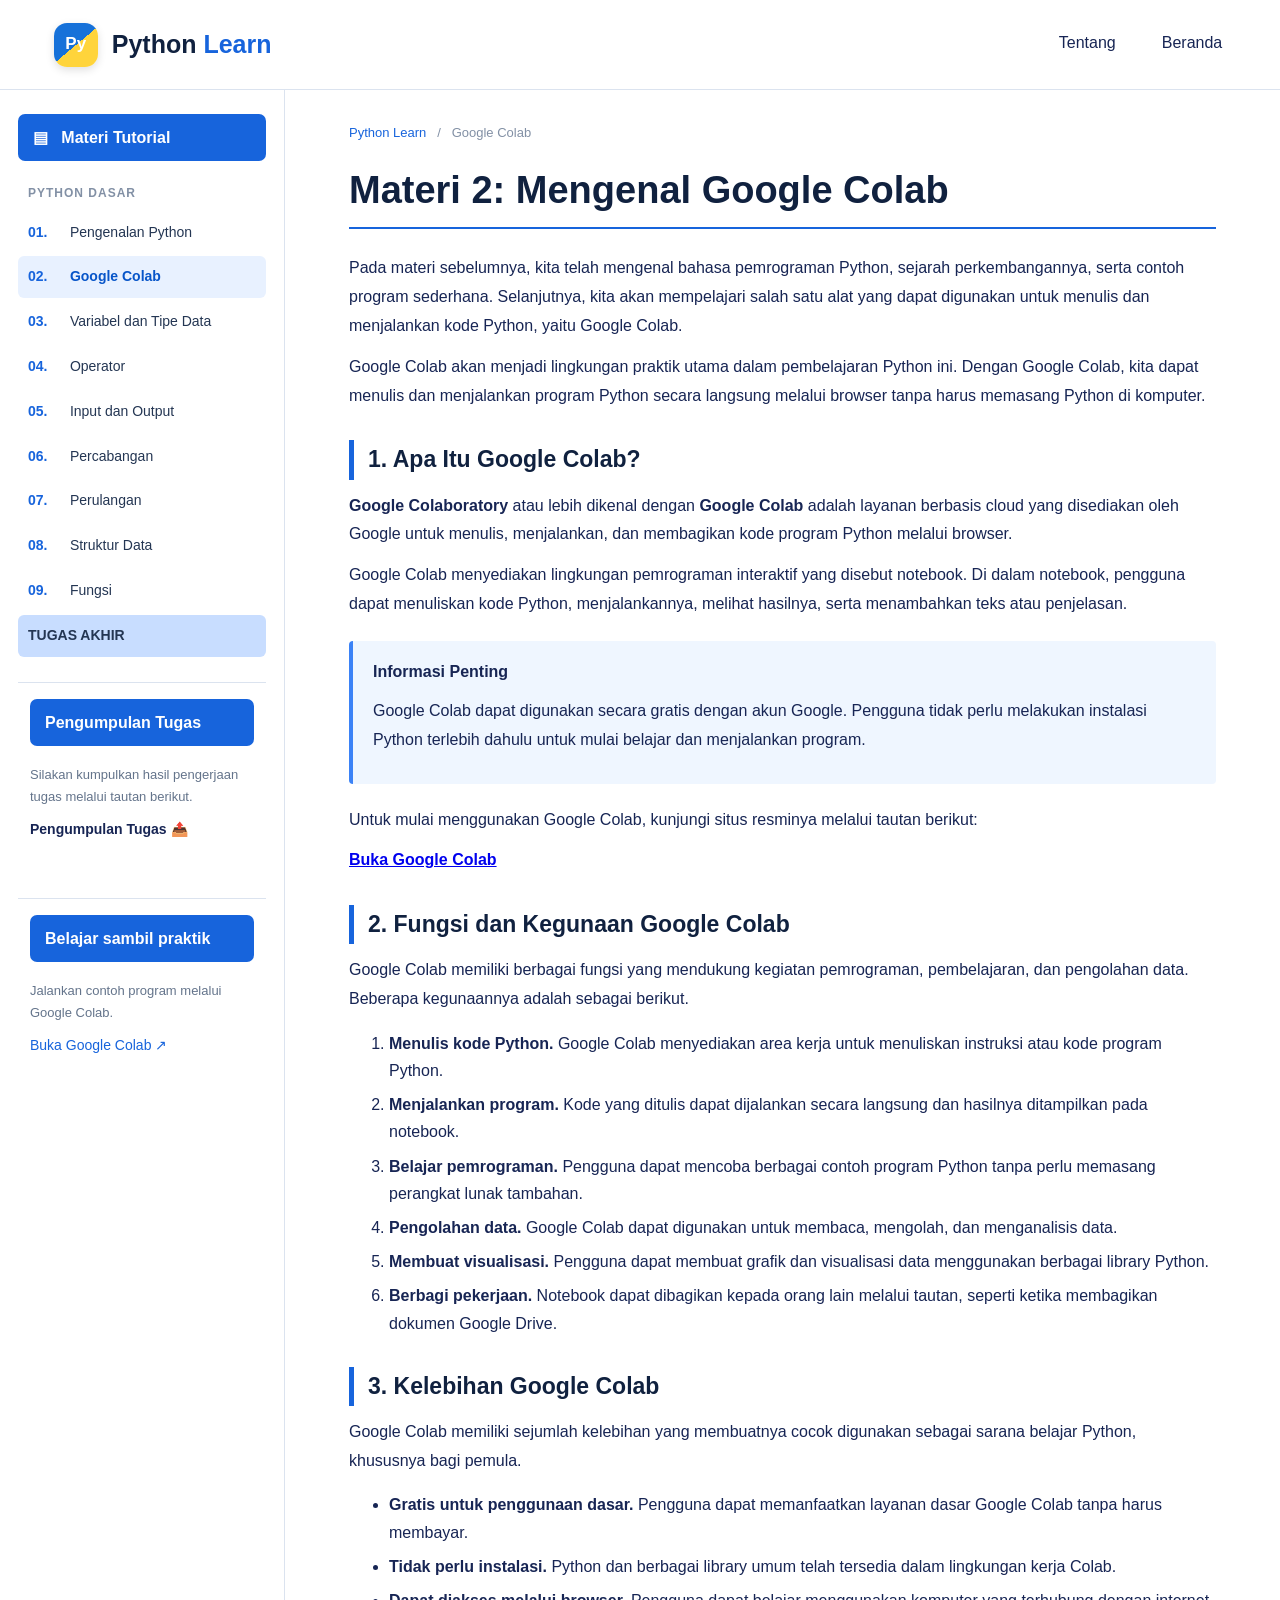
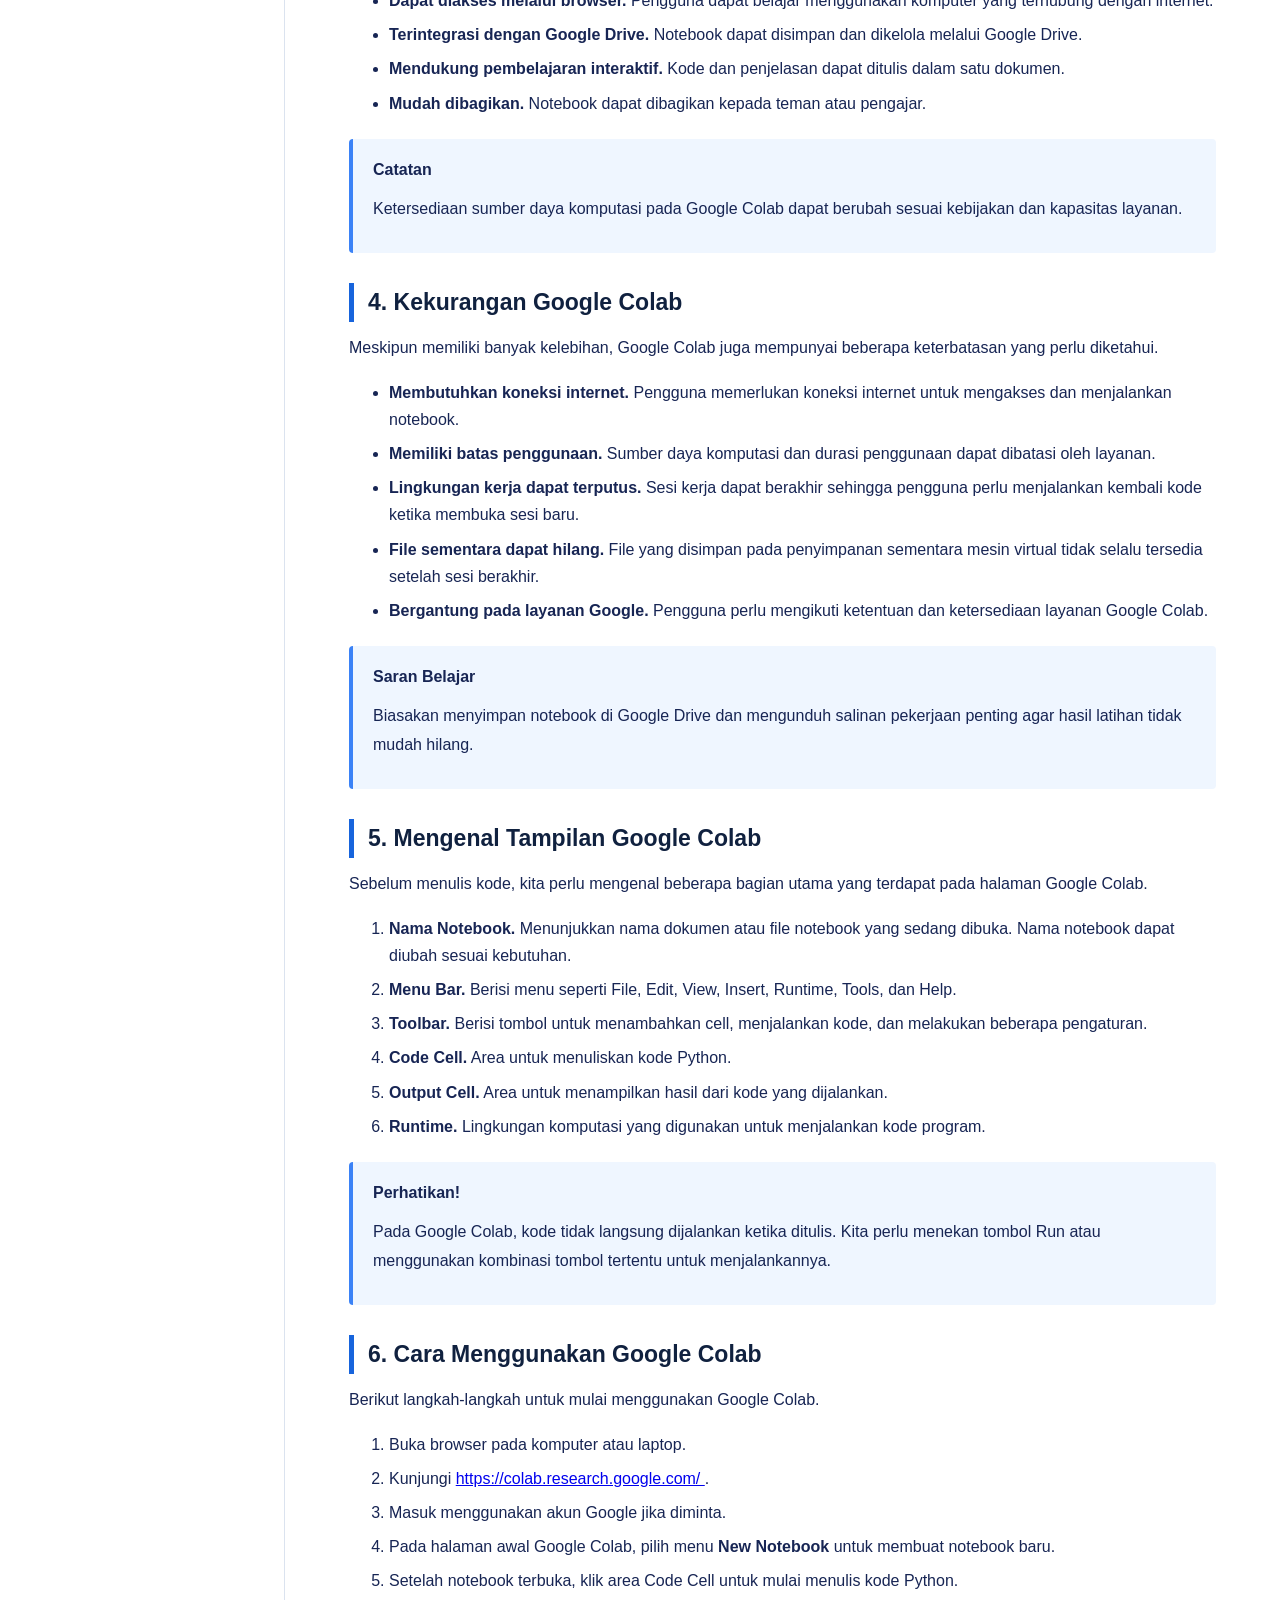
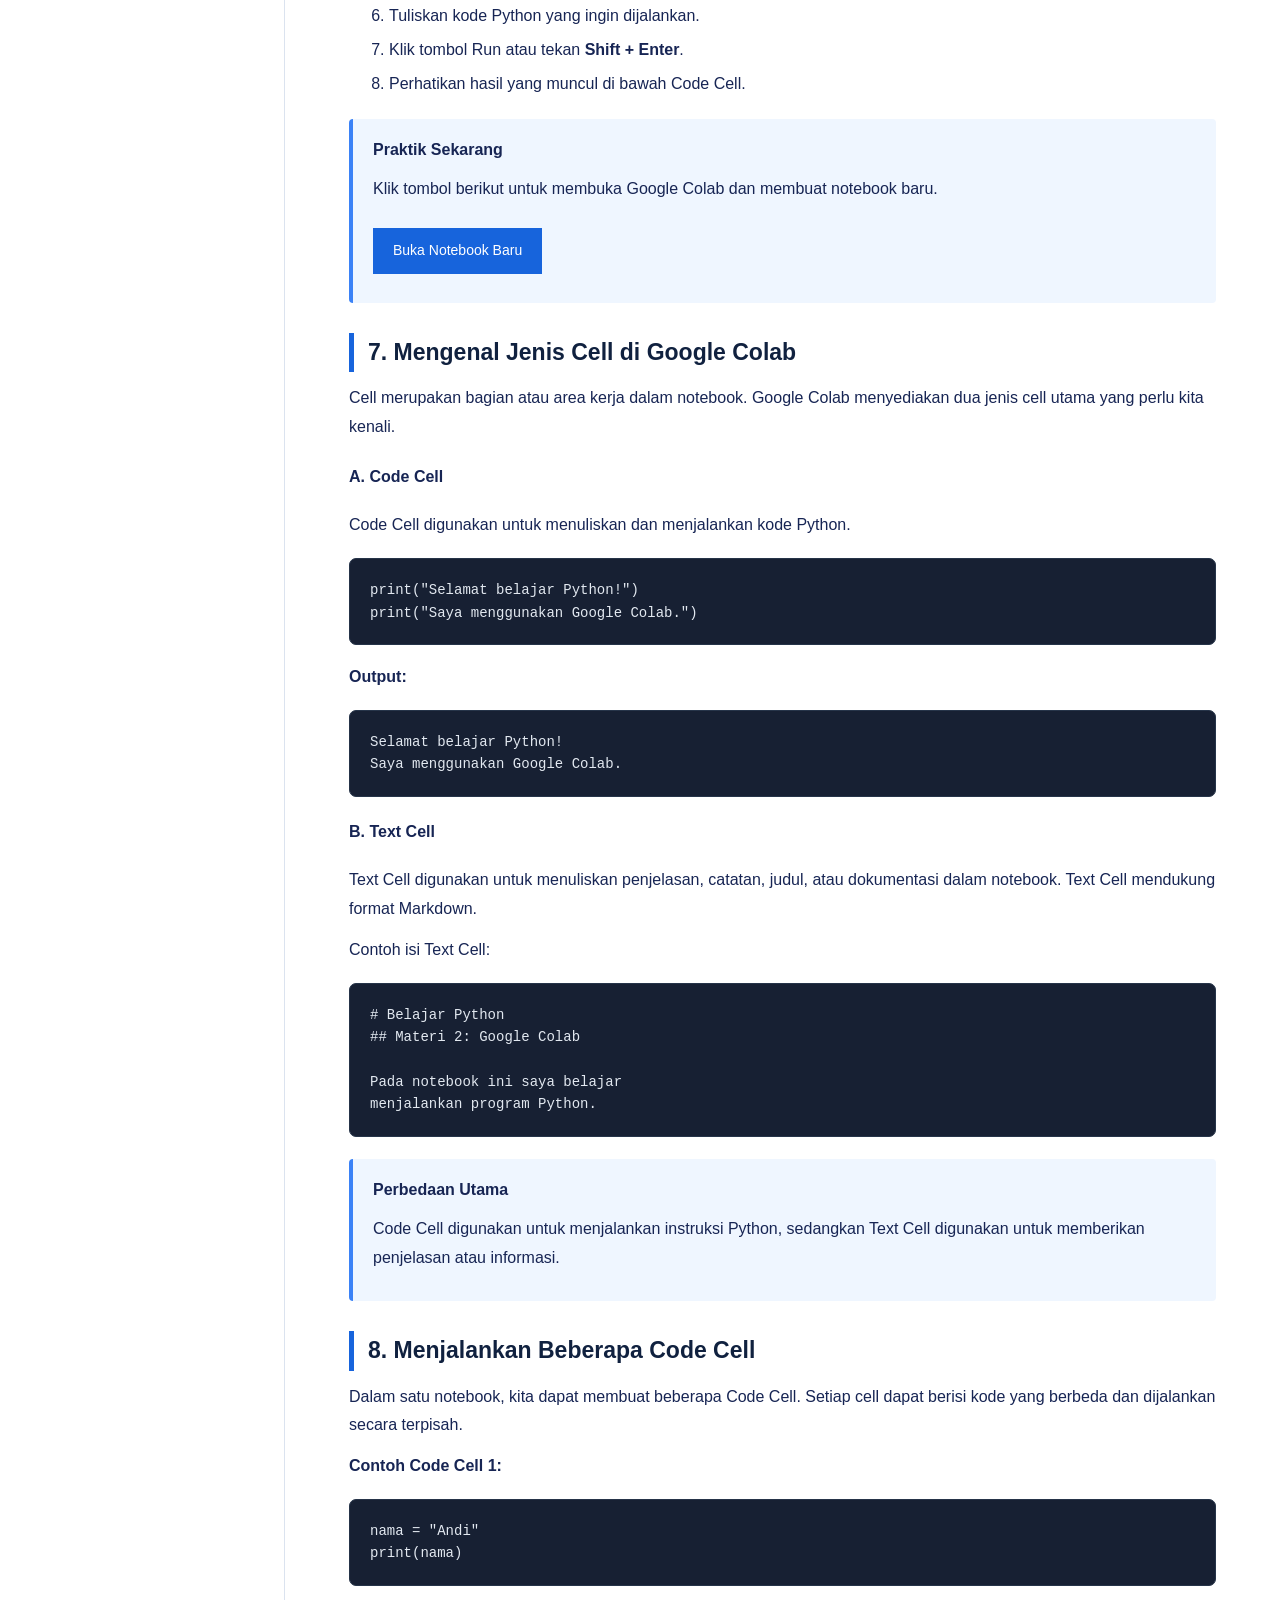
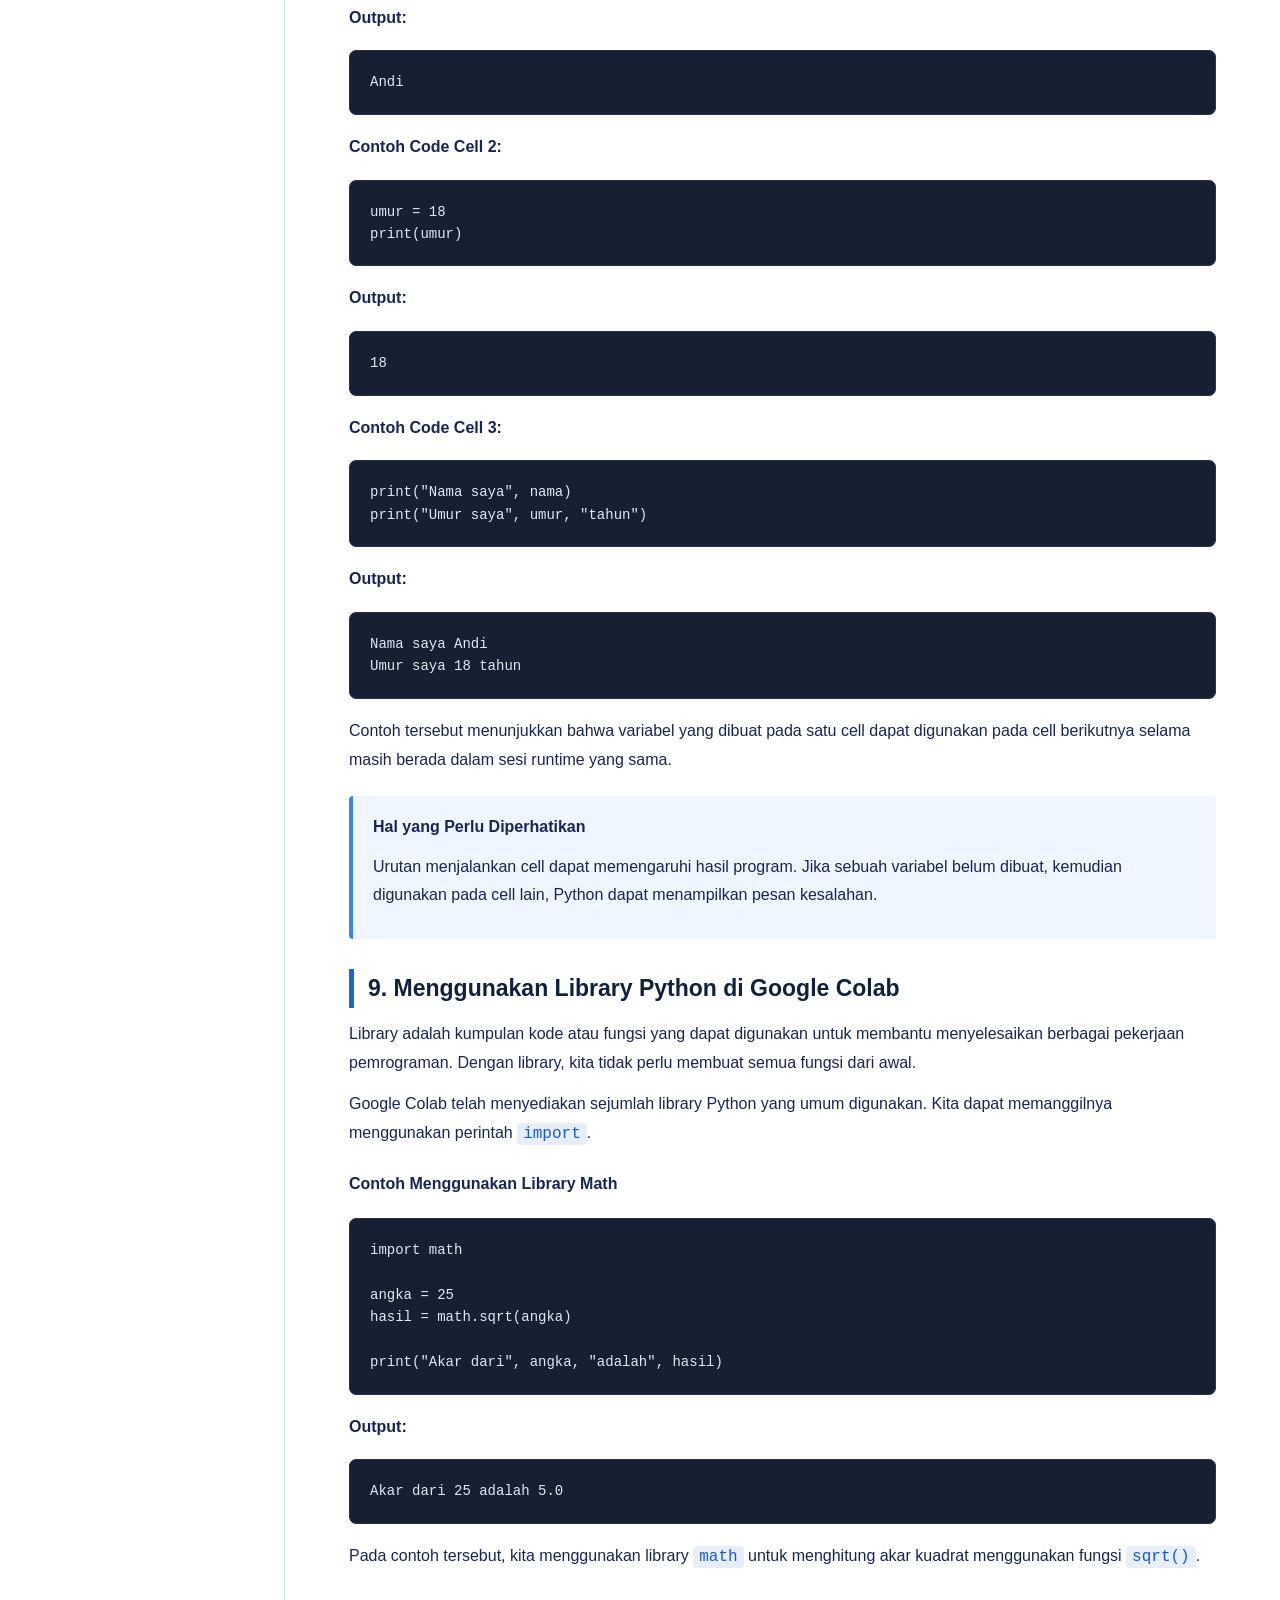
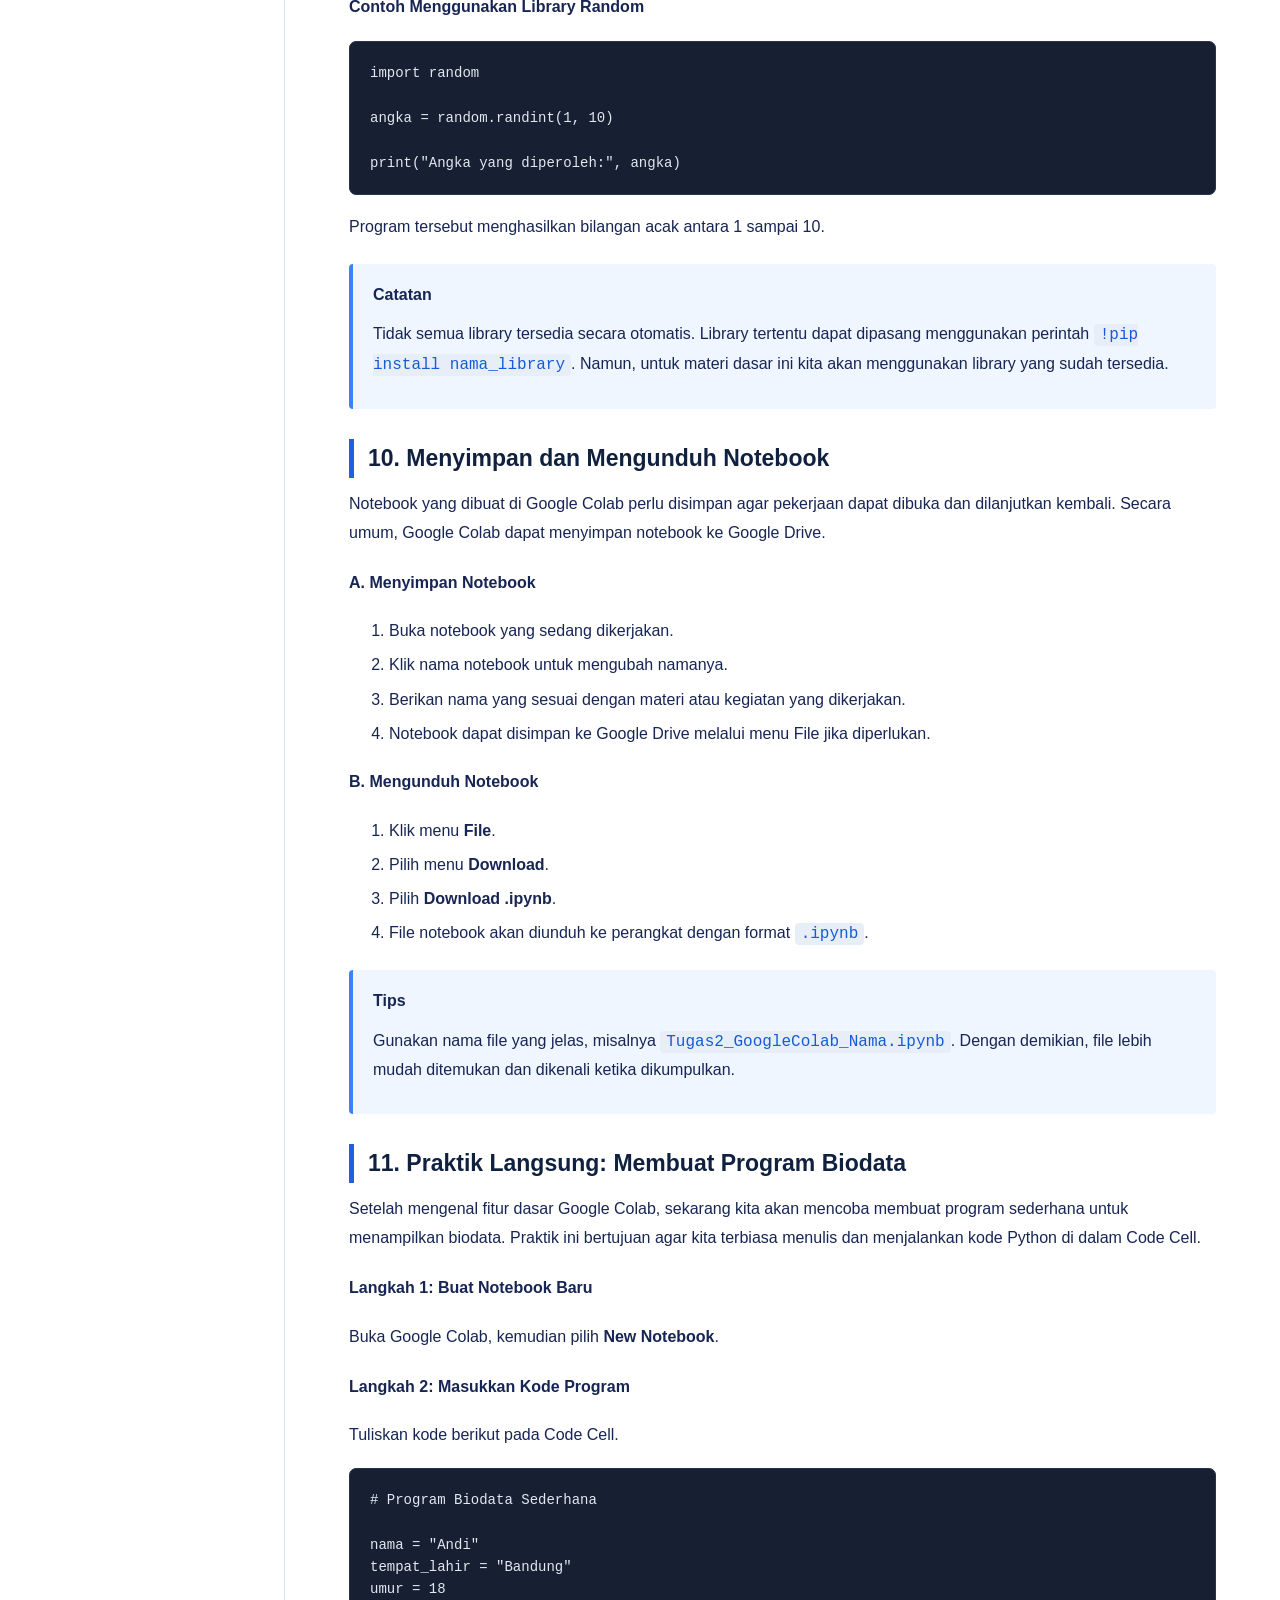
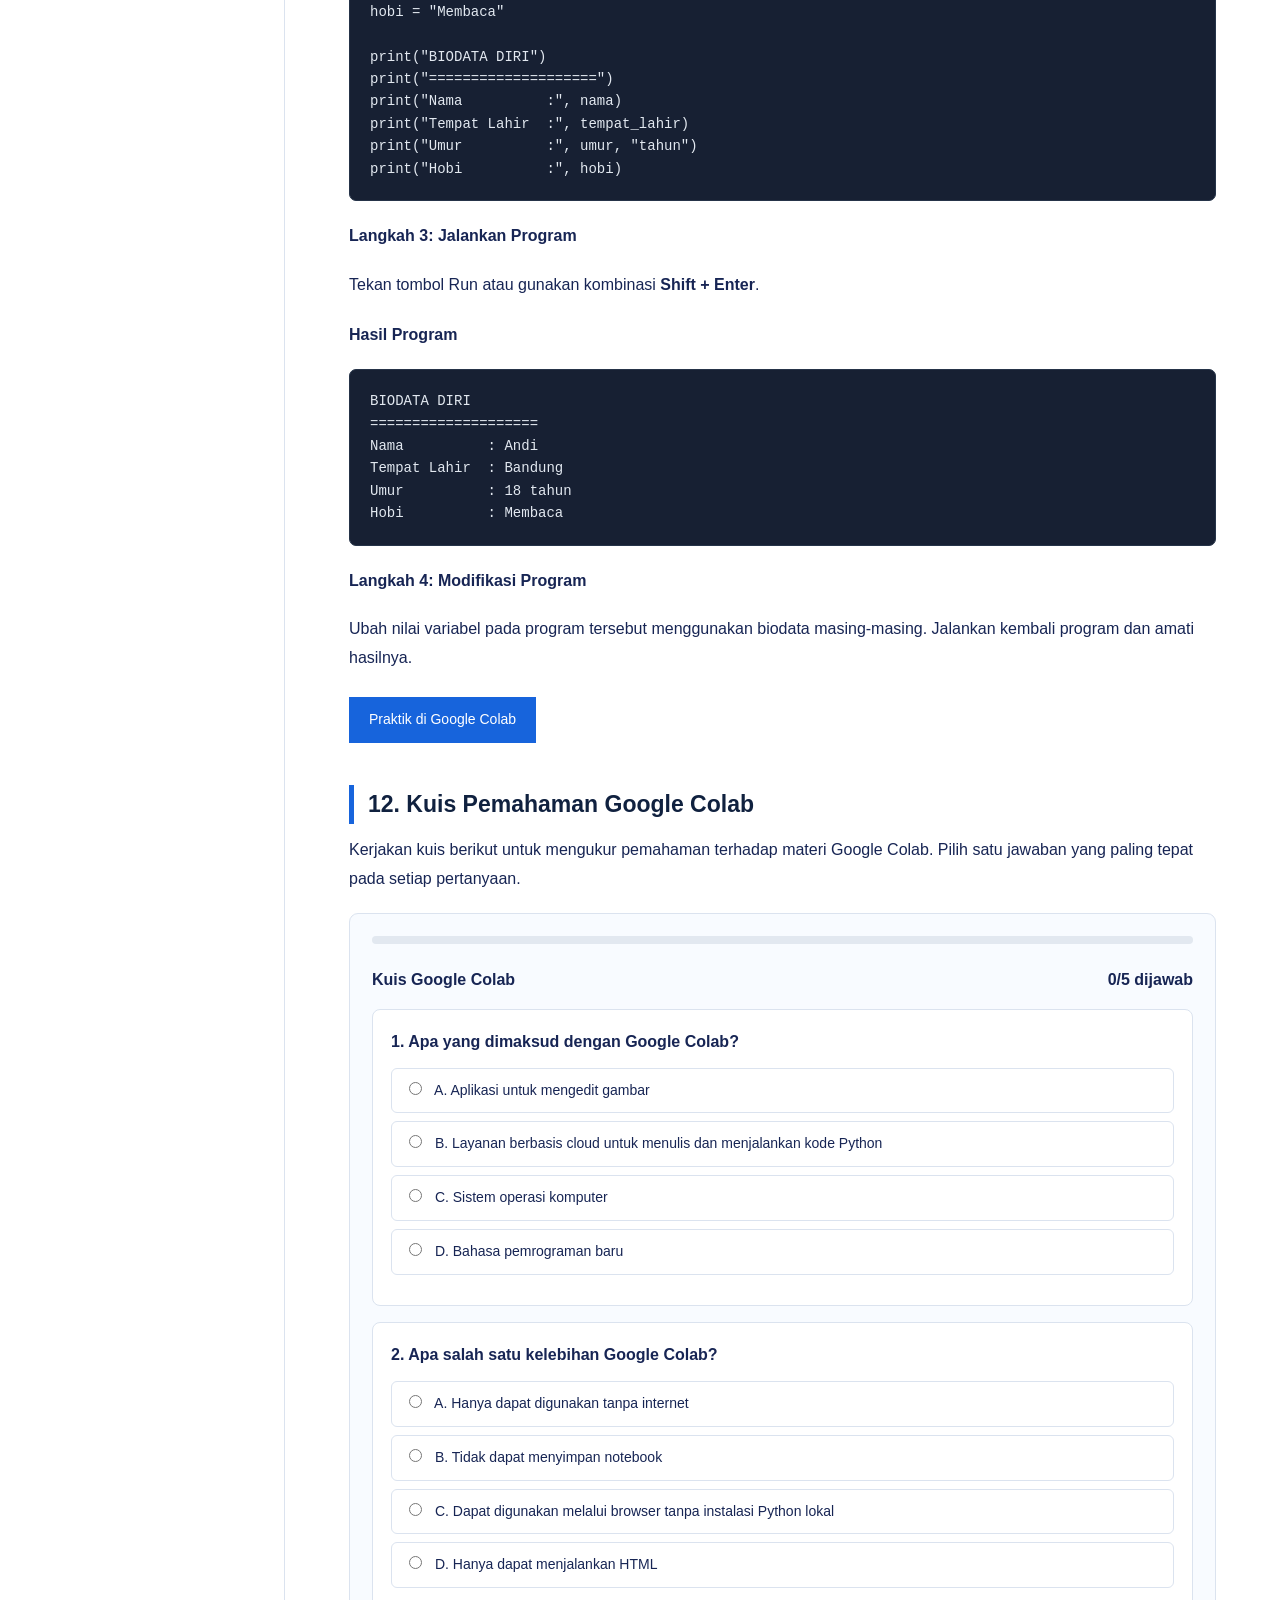
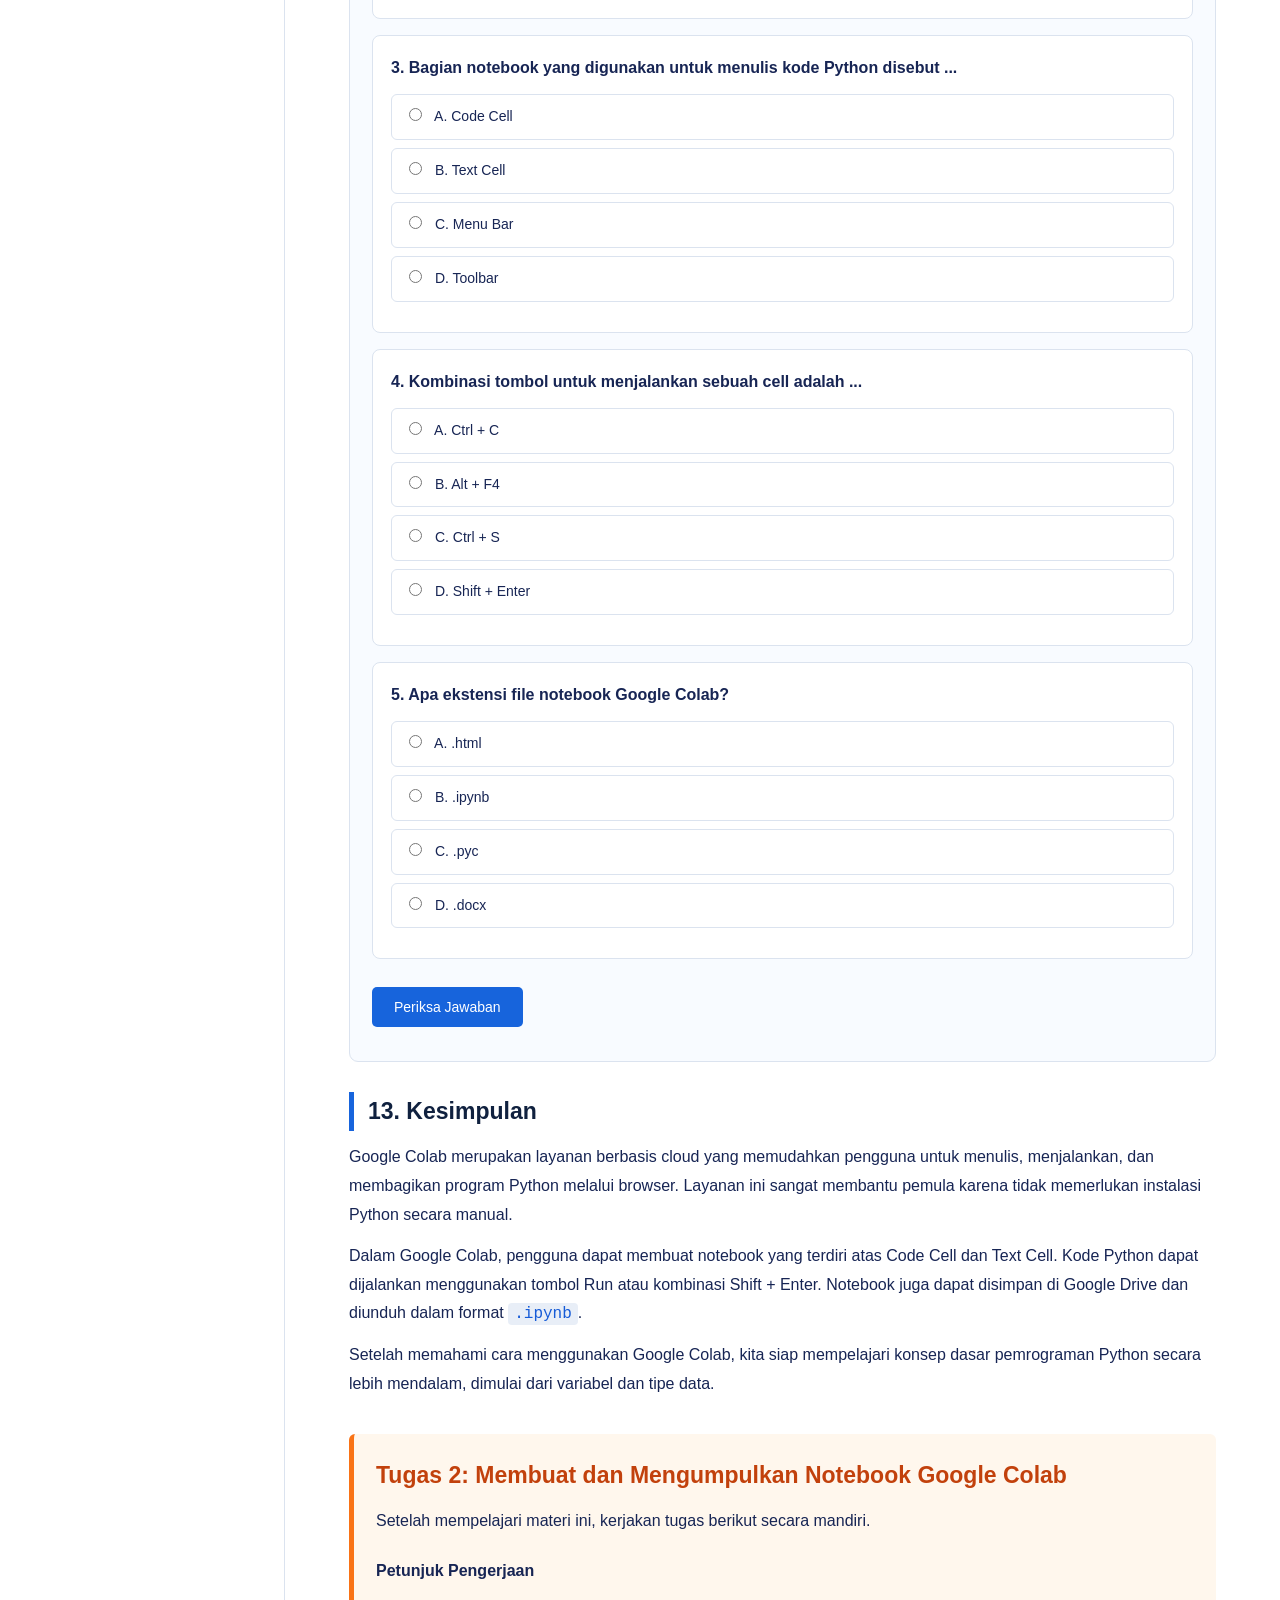
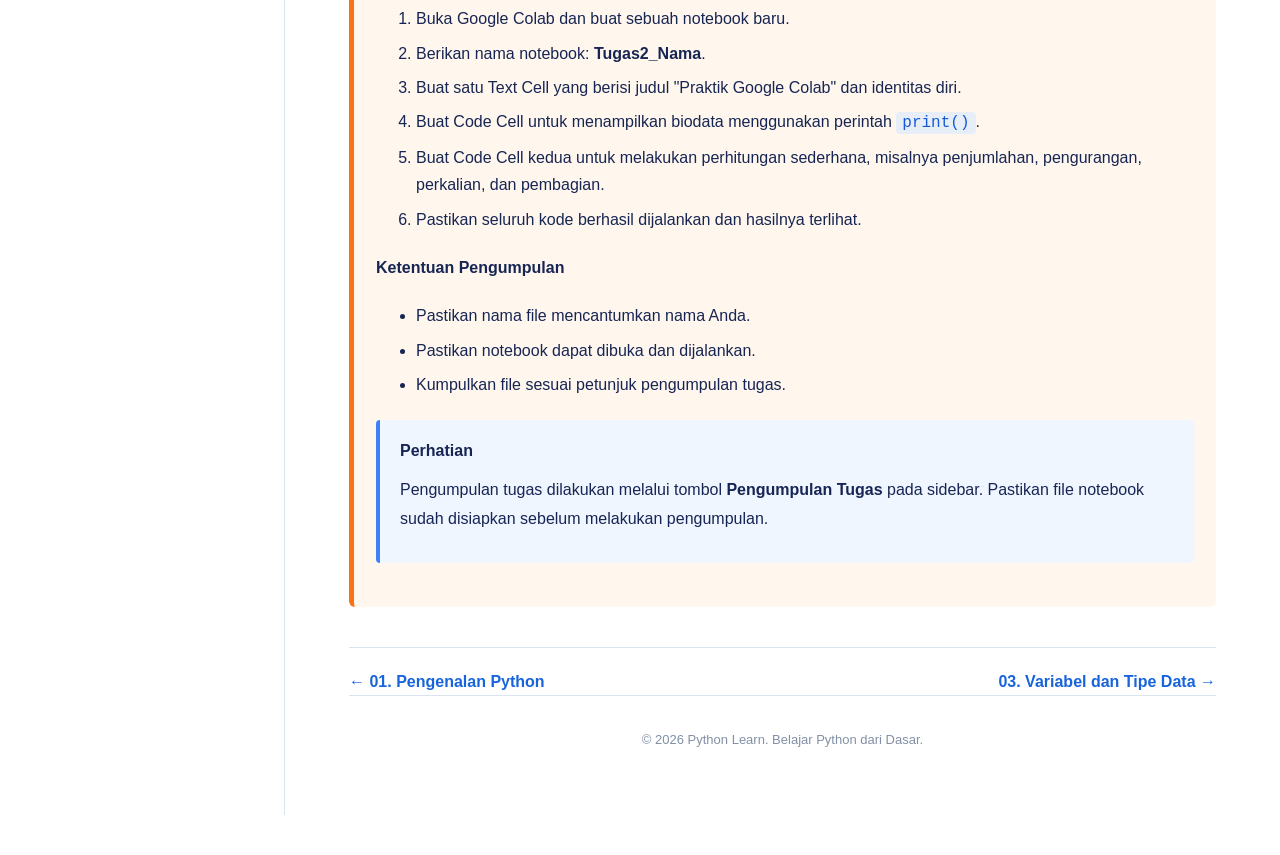
==== commit e81ac34f: "Update google-colab.html" ====
--- a/google-colab.html
+++ b/google-colab.html
@@ -904,7 +904,7 @@
             <li>Buka Google Colab dan buat sebuah notebook baru.</li>
             <li>
               Berikan nama notebook:
-              <strong>Tugas 2 - Google Colab - Nama Anda</strong>.
+              <strong>Tugas2_Nama</strong>.
             </li>
             <li>
               Buat satu Text Cell yang berisi judul "Praktik Google Colab" dan
@@ -920,10 +920,6 @@
             </li>
             <li>
               Pastikan seluruh kode berhasil dijalankan dan hasilnya terlihat.
-            </li>
-            <li>
-              Simpan notebook dan unduh dalam format
-              <code>.ipynb</code>.
             </li>
           </ol>
 
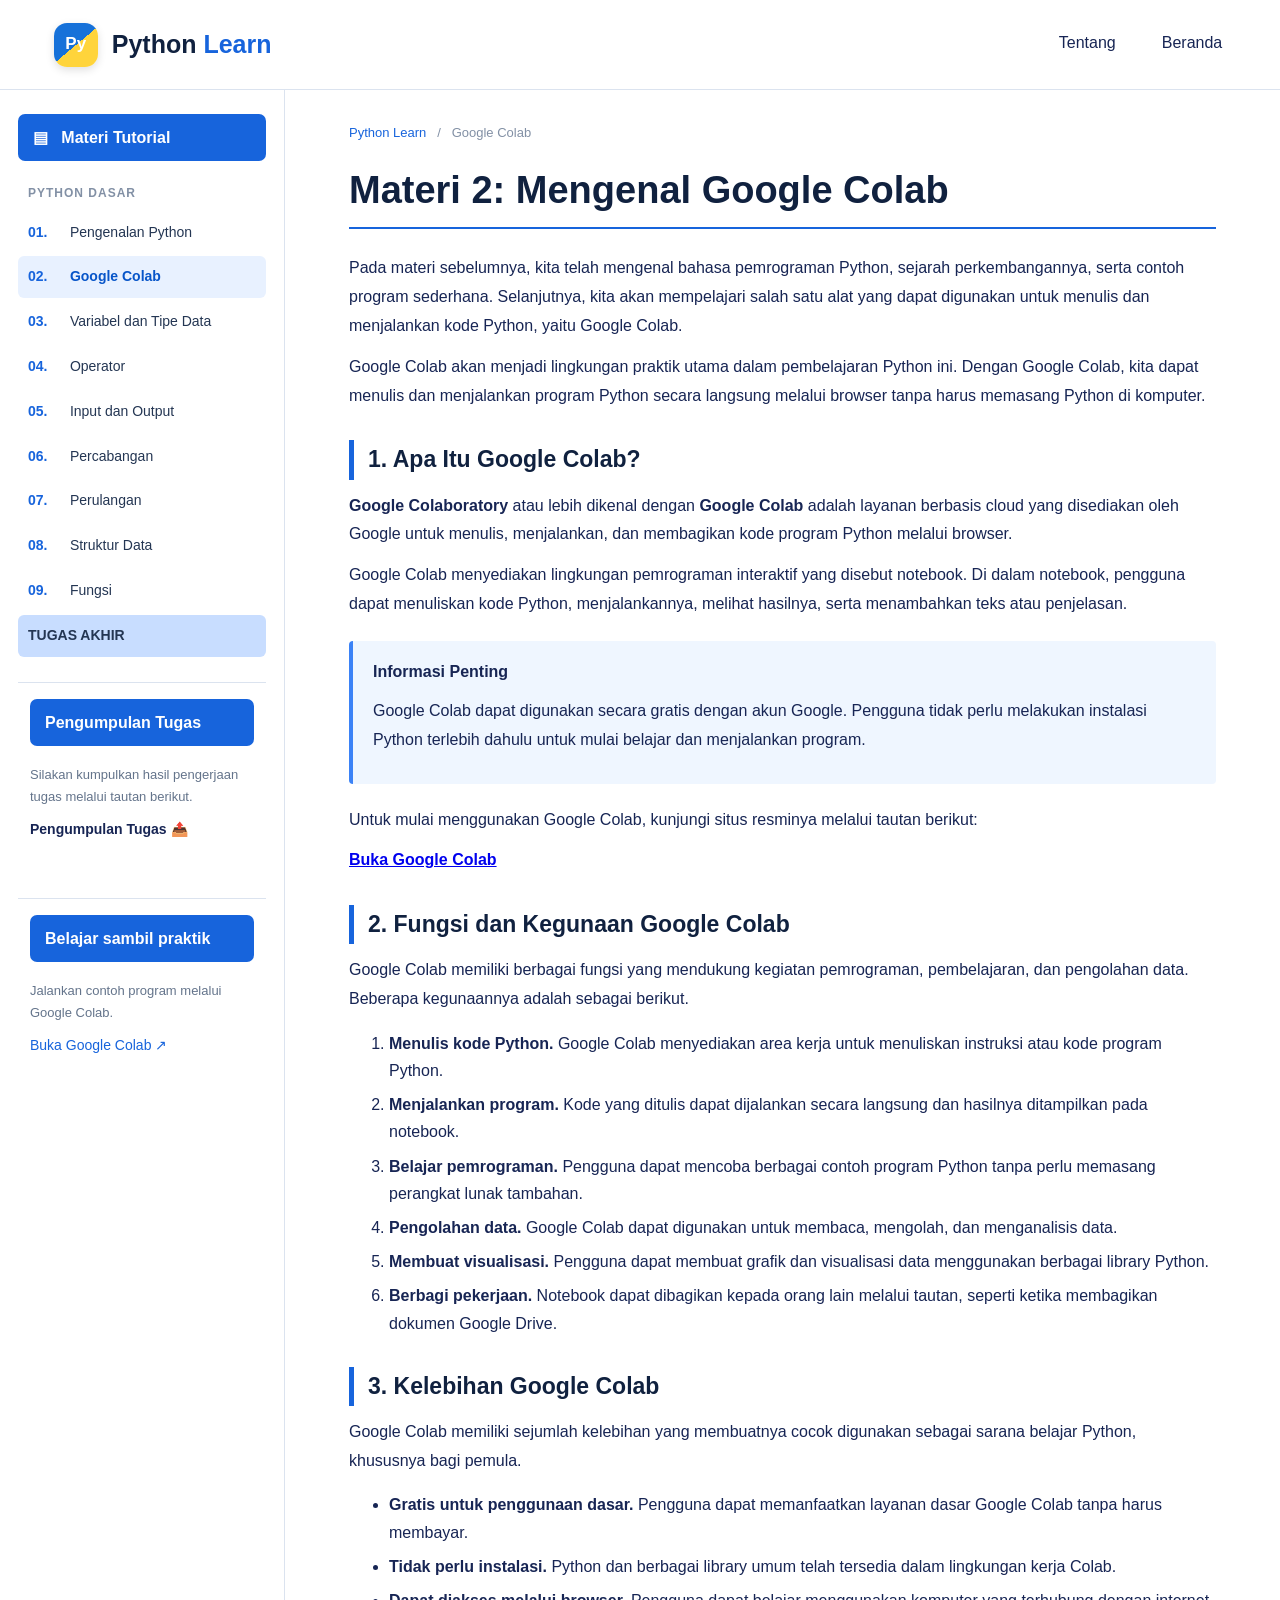
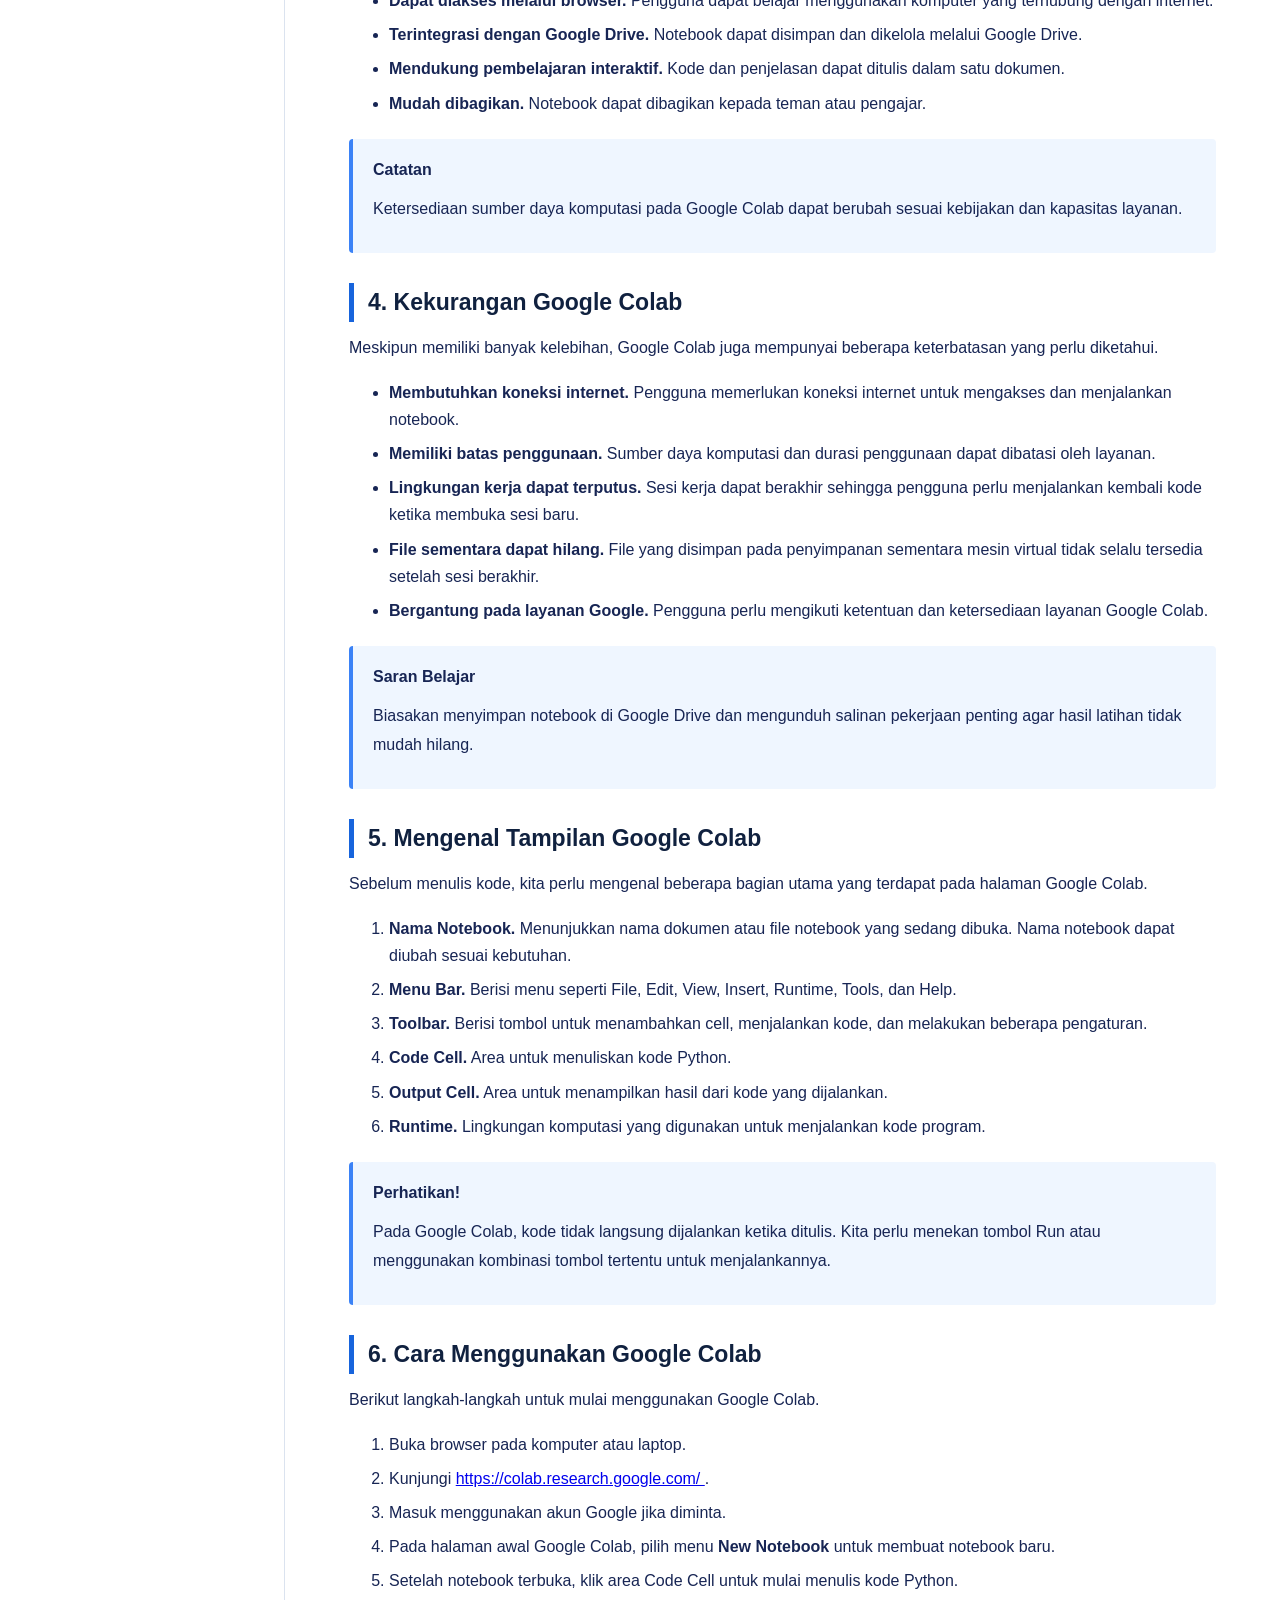
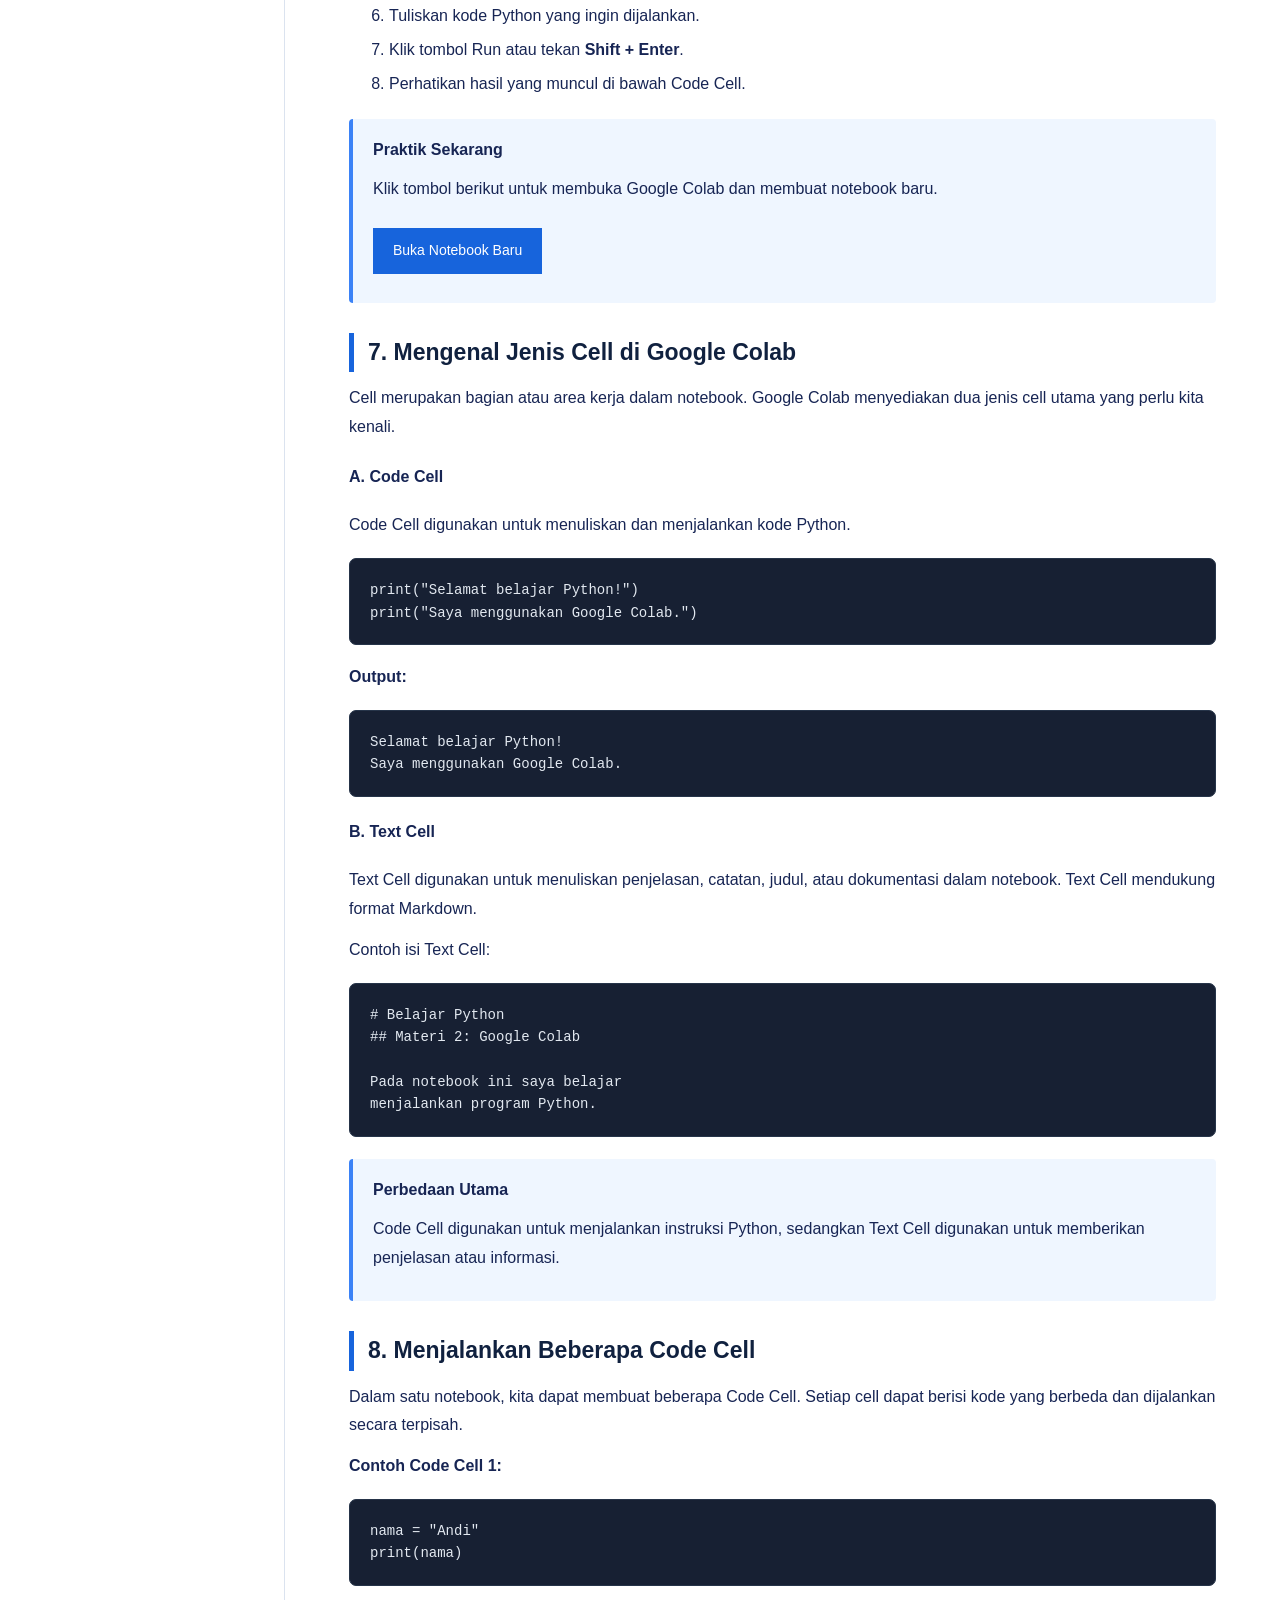
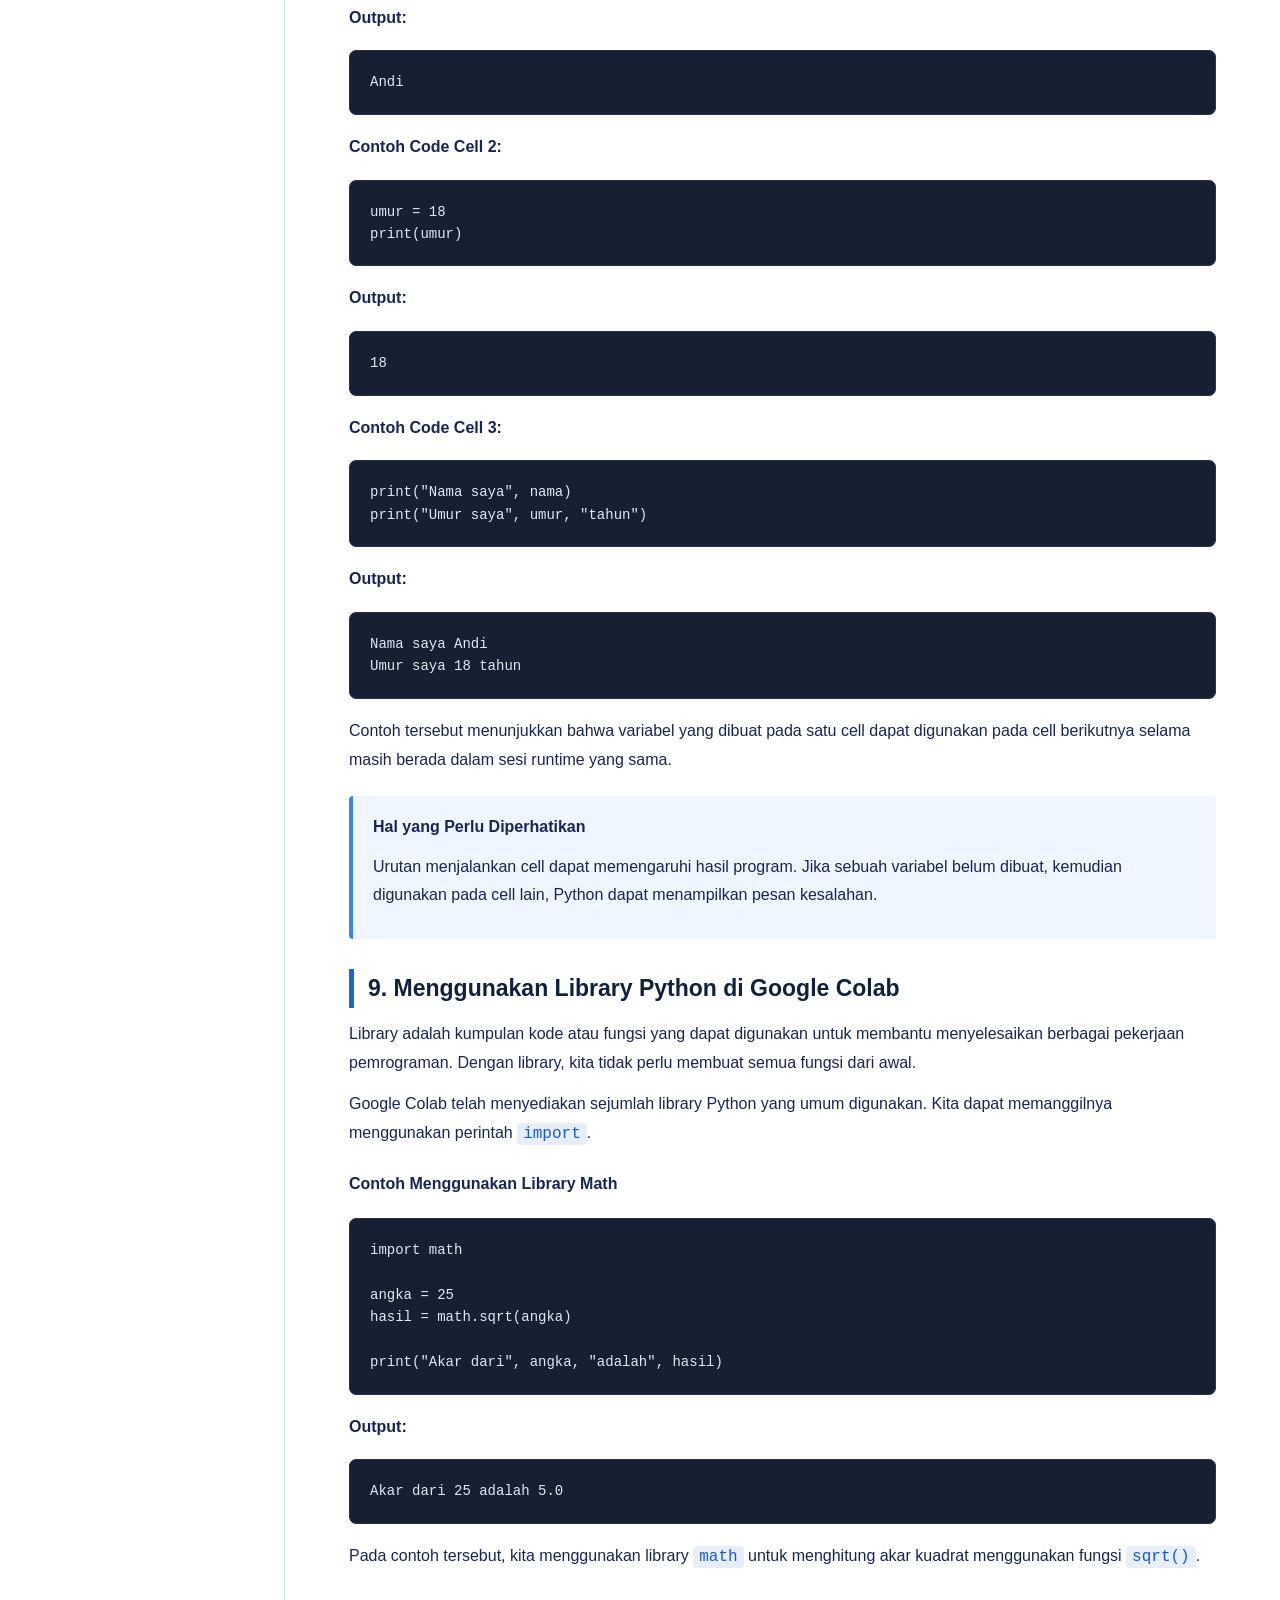
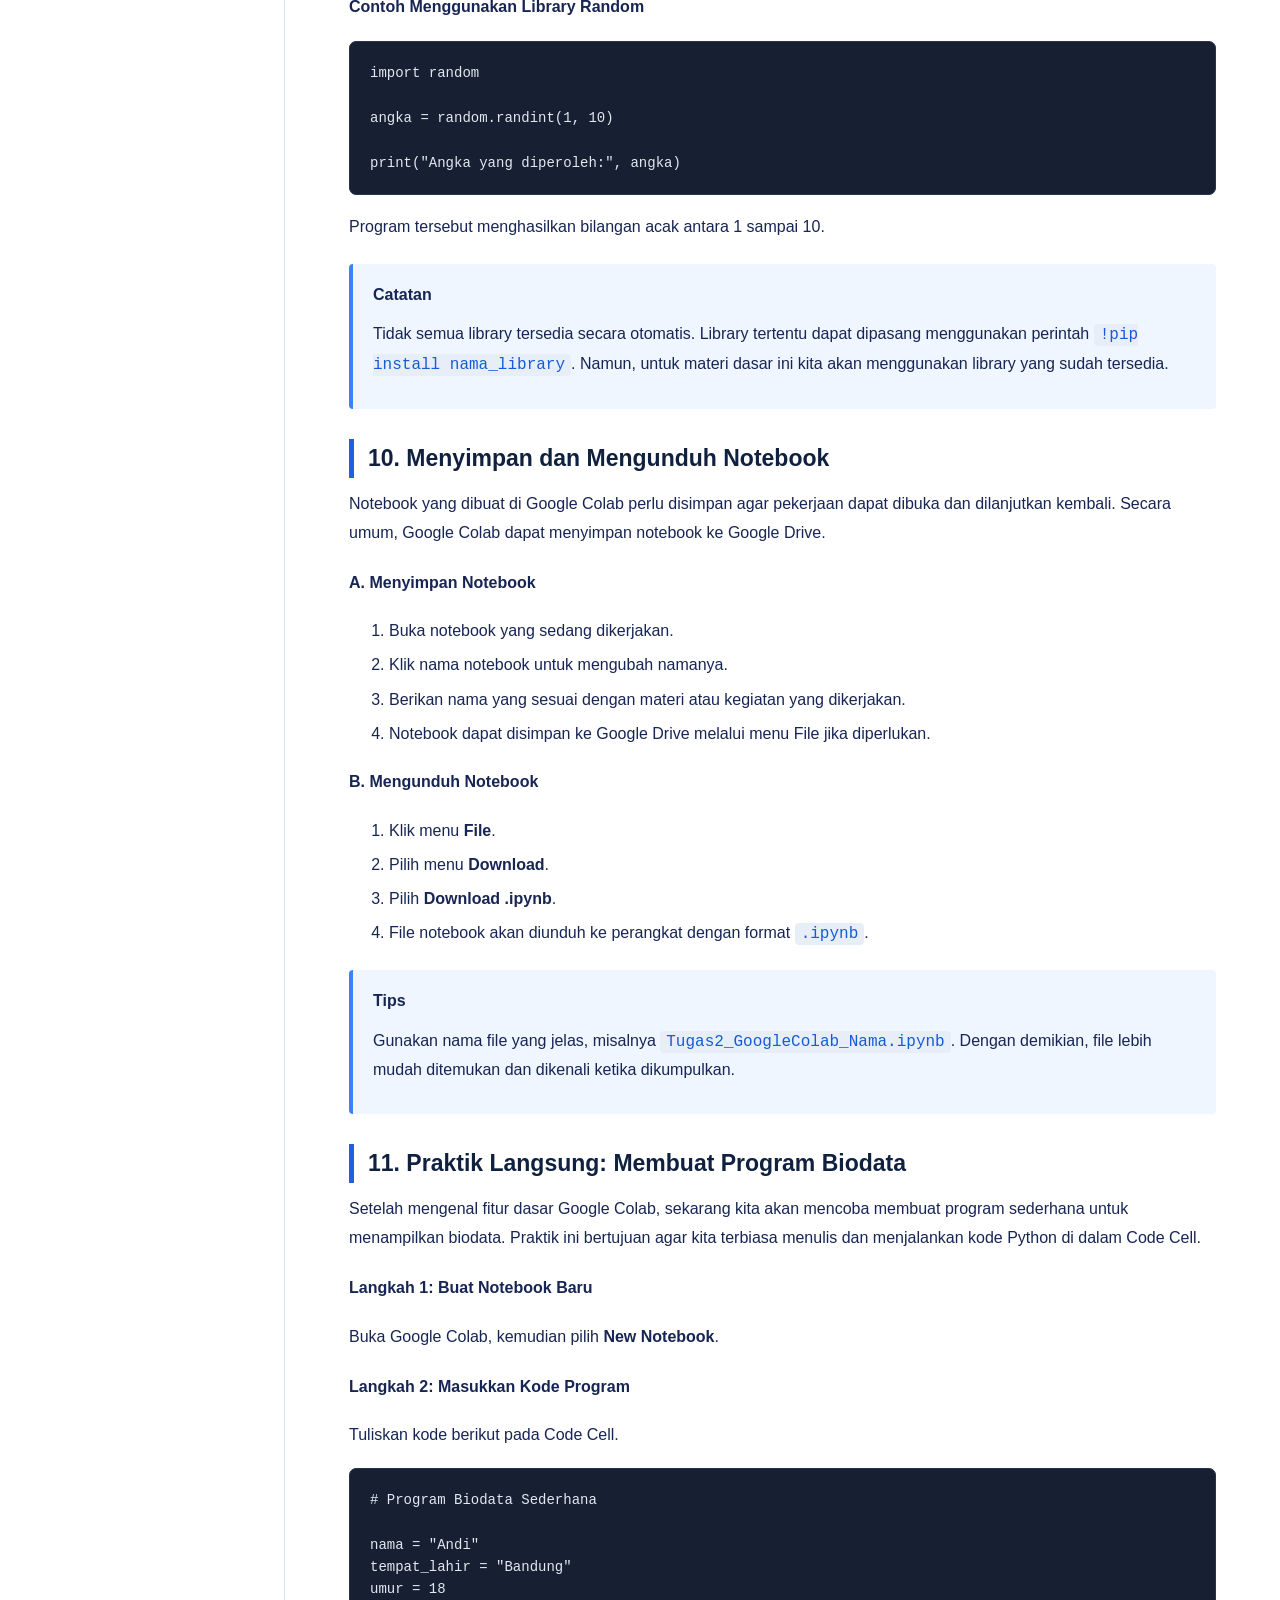
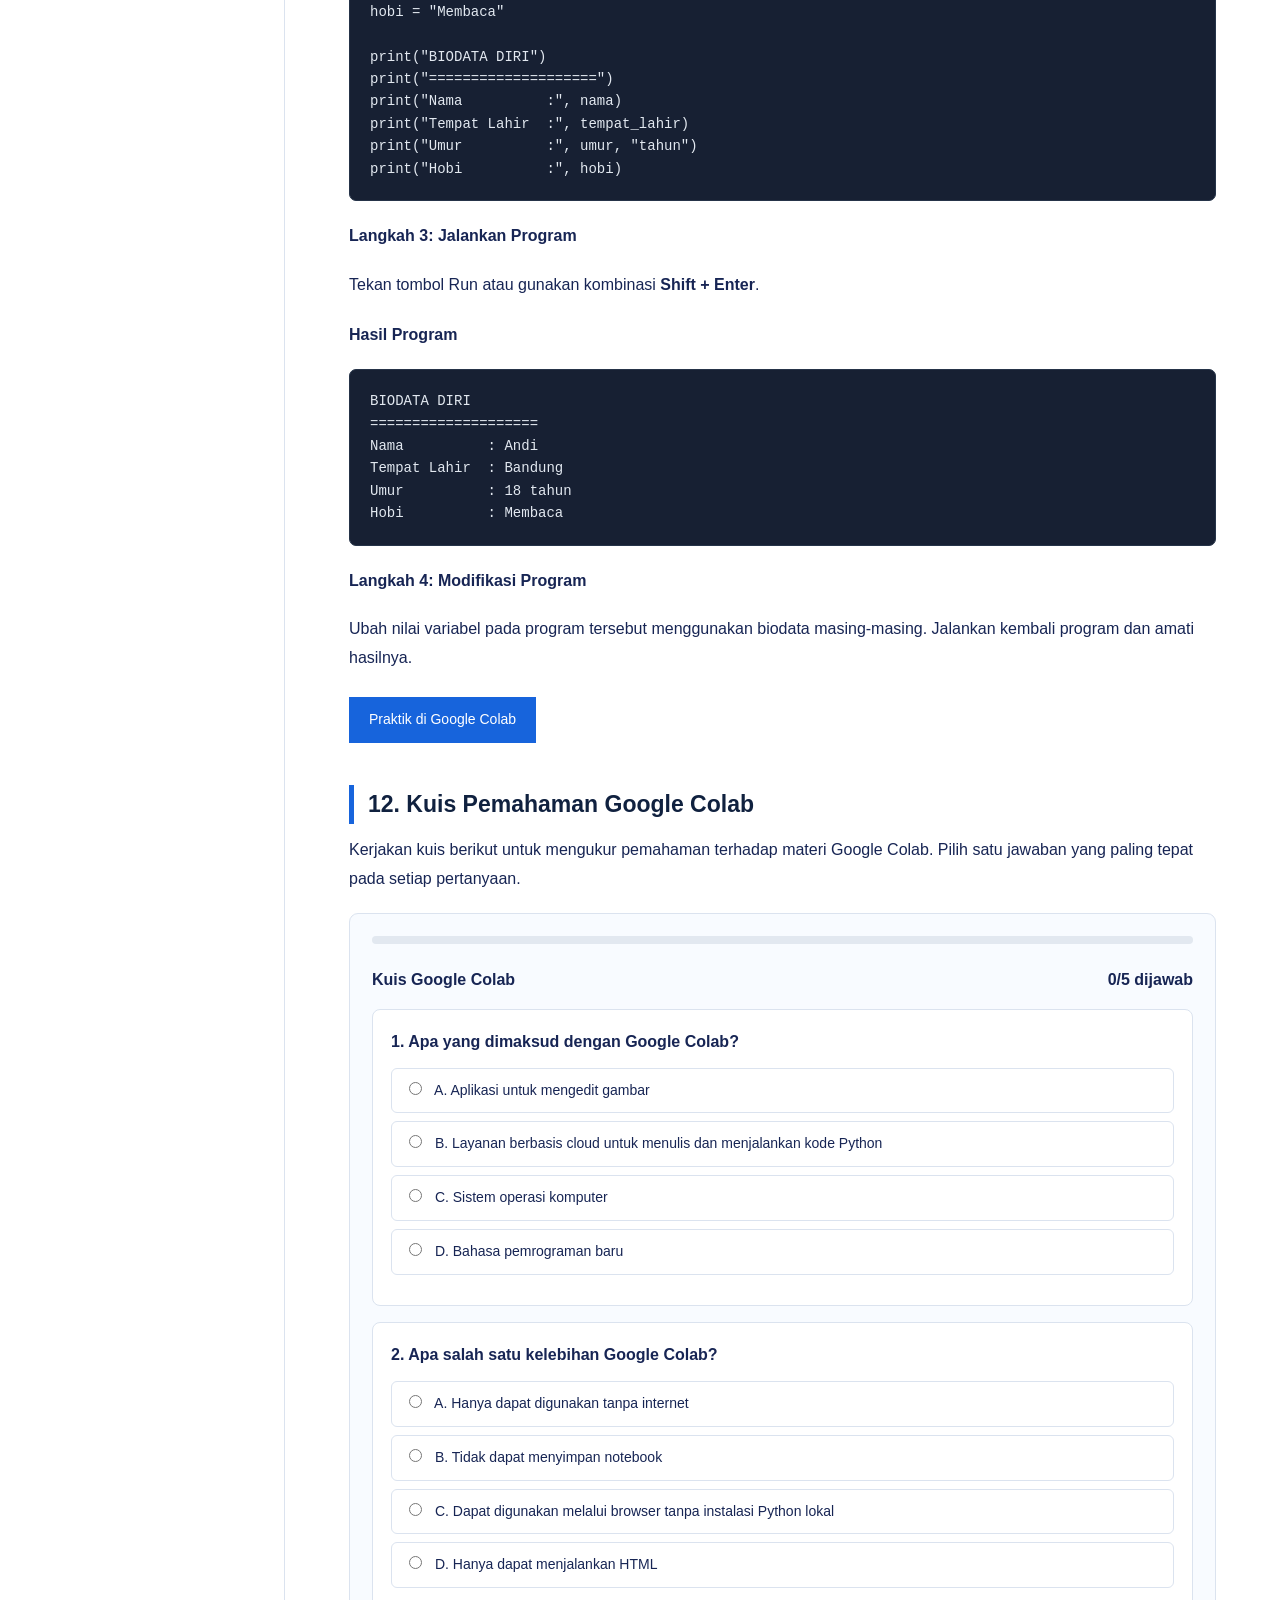
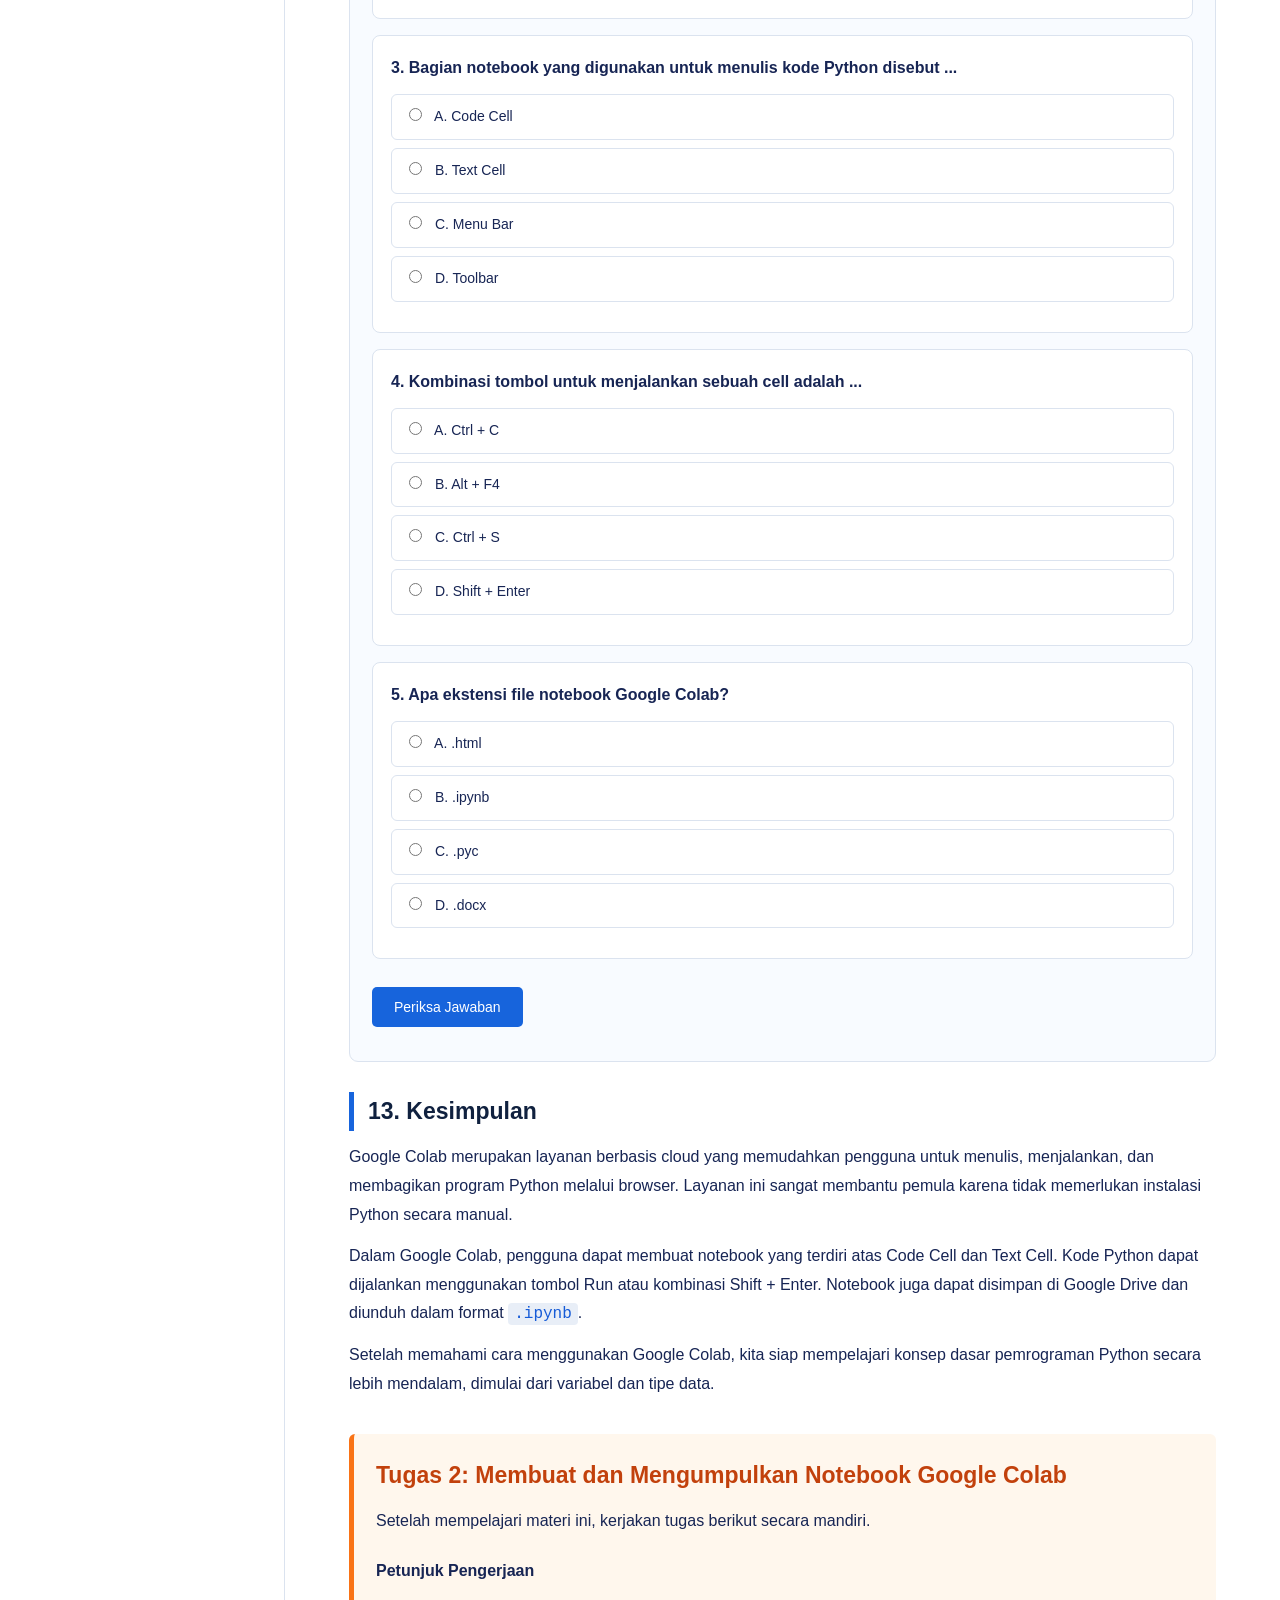
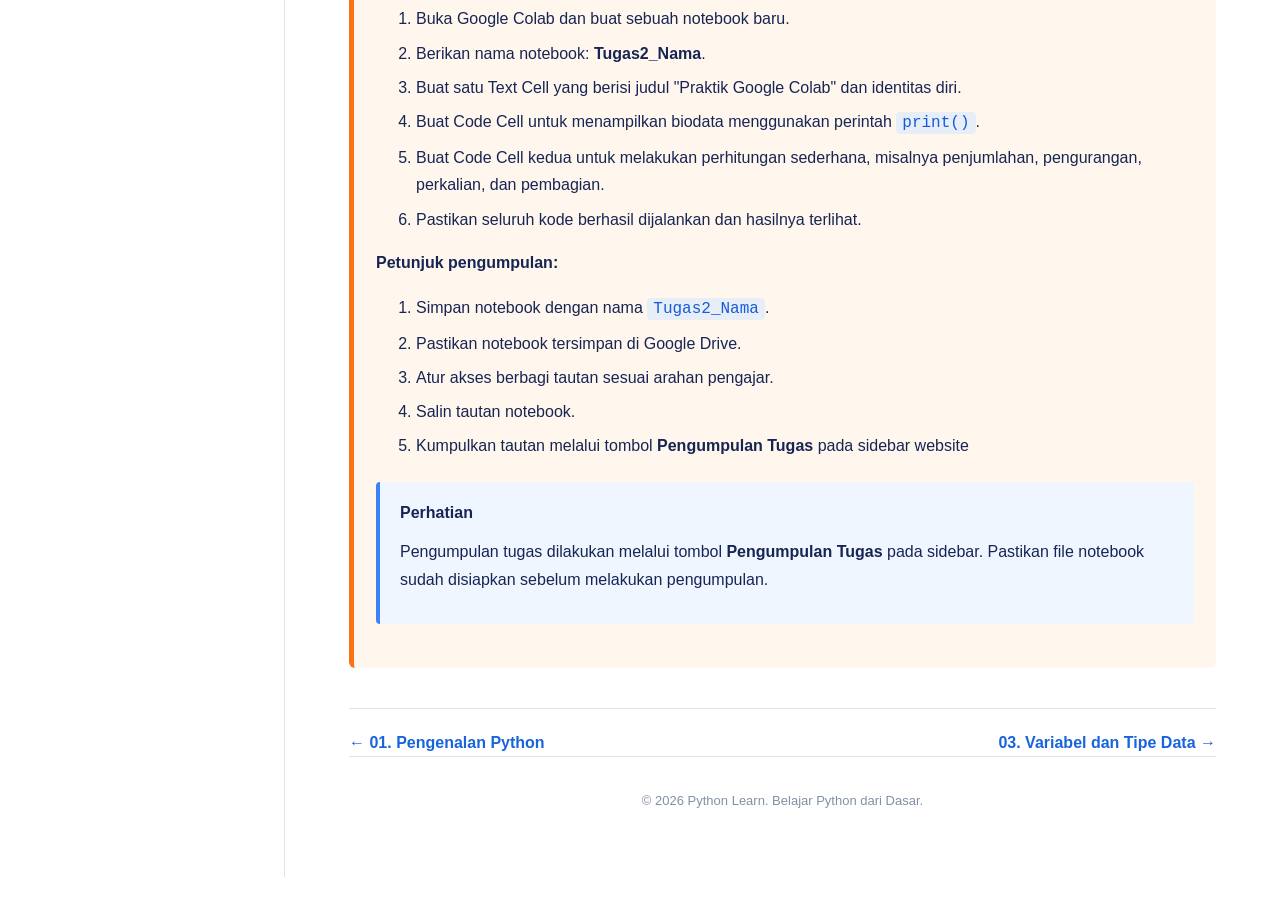
==== commit 39339178: "Update google-colab.html" ====
--- a/google-colab.html
+++ b/google-colab.html
@@ -923,12 +923,18 @@
             </li>
           </ol>
 
-          <h4>Ketentuan Pengumpulan</h4>
-          <ul>
-            <li>Pastikan nama file mencantumkan nama Anda.</li>
-            <li>Pastikan notebook dapat dibuka dan dijalankan.</li>
-            <li>Kumpulkan file sesuai petunjuk pengumpulan tugas.</li>
-          </ul>
+          <p><strong>Petunjuk pengumpulan:</strong></p>
+
+          <ol>
+            <li>Simpan notebook dengan nama <code>Tugas2_Nama</code>.</li>
+            <li>Pastikan notebook tersimpan di Google Drive.</li>
+            <li>Atur akses berbagi tautan sesuai arahan pengajar.</li>
+            <li>Salin tautan notebook.</li>
+            <li>
+              Kumpulkan tautan melalui tombol
+              <strong>Pengumpulan Tugas</strong> pada sidebar website
+            </li>
+          </ol>
 
           <div class="info">
             <strong>Perhatian</strong>
